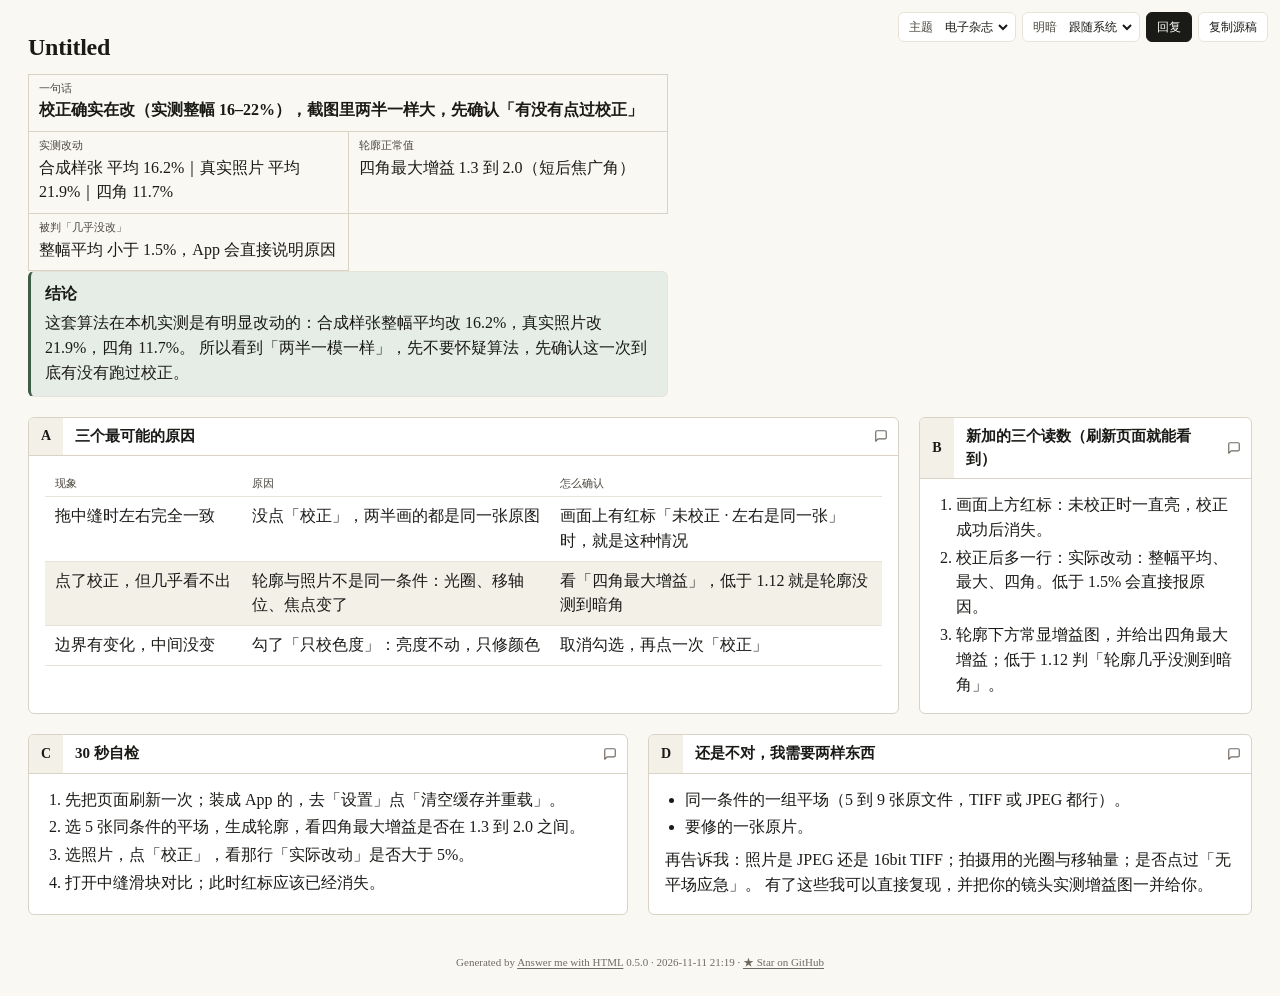
==== diagnose.html @ be1ff536 "sync: 2026-11-11 21:20" ====
<!doctype html>
<html lang="zh-CN" data-theme="editorial" data-mode="auto" data-style="80">
<head>
<meta charset="utf-8">
<meta name="viewport" content="width=device-width, initial-scale=1">
<meta name="generator" content="Answer me with HTML 0.5.0">
<title>Answer me with HTML</title>
<style>
html[data-theme="blueprint"], html[data-theme="blueprint"][data-mode="light"] {
  --font-sans: -apple-system, BlinkMacSystemFont, "Segoe UI", "PingFang SC", "Hiragino Sans GB", "Microsoft YaHei", Roboto, "Helvetica Neue", Arial, sans-serif;
  --font-mono: ui-monospace, SFMono-Regular, "JetBrains Mono", Menlo, Consolas, "Liberation Mono", monospace;
  --radius: 0px;
  --shadow: none;
  --bw: 1.5px;
  --head-font: var(--font-sans);
  --bg: #f6f6f3;
  --paper: #ffffff;
  --ink: #16181d;
  --ink-2: #4b5260;
  --ink-3: #8b929e;
  --line: #1d2026;
  --line-2: #d6dae1;
  --fill: #f3f5f8;
  --accent: #1d5fbf;
  --accent-bg: #e4ecf8;
  --ok: #1d5fbf;
  --ok-bg: #e4ecf8;
  --err: #c62828;
  --err-bg: #fbeaea;
  --warn: #a8620a;
  --warn-bg: #fdf3e2;
  --head-bg: #16181d;
  --head-fg: #ffffff;
}
html[data-theme="blueprint"][data-mode="dark"] {
  --bg: #081322;
  --paper: #0d1c31;
  --ink: #e6edf7;
  --ink-2: #a9b8cc;
  --ink-3: #6b7f99;
  --line: #c9d6e8;
  --line-2: #23385a;
  --fill: #12253f;
  --accent: #6ea8ff;
  --accent-bg: #16305a;
  --ok: #6ea8ff;
  --ok-bg: #16305a;
  --err: #ff7070;
  --err-bg: #3b1620;
  --warn: #f0b14a;
  --warn-bg: #3a2a10;
  --head-bg: #e6edf7;
  --head-fg: #081322;
}
@media (prefers-color-scheme: dark) {
html[data-theme="blueprint"][data-mode="auto"] {
  --bg: #081322;
  --paper: #0d1c31;
  --ink: #e6edf7;
  --ink-2: #a9b8cc;
  --ink-3: #6b7f99;
  --line: #c9d6e8;
  --line-2: #23385a;
  --fill: #12253f;
  --accent: #6ea8ff;
  --accent-bg: #16305a;
  --ok: #6ea8ff;
  --ok-bg: #16305a;
  --err: #ff7070;
  --err-bg: #3b1620;
  --warn: #f0b14a;
  --warn-bg: #3a2a10;
  --head-bg: #e6edf7;
  --head-fg: #081322;
}
}

html[data-theme="shadcn"], html[data-theme="shadcn"][data-mode="light"] {
  --font-sans: -apple-system, BlinkMacSystemFont, "Segoe UI", "PingFang SC", "Hiragino Sans GB", "Microsoft YaHei", Roboto, "Helvetica Neue", Arial, sans-serif;
  --font-mono: ui-monospace, SFMono-Regular, "JetBrains Mono", Menlo, Consolas, "Liberation Mono", monospace;
  --radius: 8px;
  --shadow: 0 1px 2px 0 rgba(0,0,0,0.05);
  --bw: 1px;
  --head-font: var(--font-sans);
  --bg: #fafafa;
  --paper: #ffffff;
  --ink: #09090b;
  --ink-2: #71717a;
  --ink-3: #a1a1aa;
  --line: #e4e4e7;
  --line-2: #f0f0f2;
  --fill: #f4f4f5;
  --accent: #2563eb;
  --accent-bg: #eff6ff;
  --ok: #16a34a;
  --ok-bg: #f0fdf4;
  --err: #dc2626;
  --err-bg: #fef2f2;
  --warn: #d97706;
  --warn-bg: #fffbeb;
  --head-bg: #18181b;
  --head-fg: #fafafa;
}
html[data-theme="shadcn"][data-mode="dark"] {
  --bg: #09090b;
  --paper: #121215;
  --ink: #fafafa;
  --ink-2: #a1a1aa;
  --ink-3: #71717a;
  --line: #27272a;
  --line-2: #1c1c1f;
  --fill: #18181b;
  --accent: #60a5fa;
  --accent-bg: #172554;
  --ok: #4ade80;
  --ok-bg: #052e16;
  --err: #f87171;
  --err-bg: #450a0a;
  --warn: #fbbf24;
  --warn-bg: #451a03;
  --head-bg: #fafafa;
  --head-fg: #18181b;
}
@media (prefers-color-scheme: dark) {
html[data-theme="shadcn"][data-mode="auto"] {
  --bg: #09090b;
  --paper: #121215;
  --ink: #fafafa;
  --ink-2: #a1a1aa;
  --ink-3: #71717a;
  --line: #27272a;
  --line-2: #1c1c1f;
  --fill: #18181b;
  --accent: #60a5fa;
  --accent-bg: #172554;
  --ok: #4ade80;
  --ok-bg: #052e16;
  --err: #f87171;
  --err-bg: #450a0a;
  --warn: #fbbf24;
  --warn-bg: #451a03;
  --head-bg: #fafafa;
  --head-fg: #18181b;
}
}

html[data-theme="paper"], html[data-theme="paper"][data-mode="light"] {
  --font-sans: -apple-system, BlinkMacSystemFont, "Segoe UI", "PingFang SC", "Hiragino Sans GB", "Microsoft YaHei", Roboto, "Helvetica Neue", Arial, sans-serif;
  --font-mono: ui-monospace, SFMono-Regular, "JetBrains Mono", Menlo, Consolas, "Liberation Mono", monospace;
  --font-serif: "Iowan Old Style", "Palatino Linotype", Palatino, Georgia, "Songti SC", "STSong", "Noto Serif CJK SC", "Source Han Serif SC", serif;
  --radius: 2px;
  --shadow: none;
  --bw: 1px;
  --head-font: var(--font-serif);
  --bg: #f5f2ea;
  --paper: #fdfbf6;
  --ink: #1f1c17;
  --ink-2: #57514a;
  --ink-3: #8c867b;
  --line: #cbc3b4;
  --line-2: #e5dfd3;
  --fill: #f3eee4;
  --accent: #8c2f1e;
  --accent-bg: #f5e5df;
  --ok: #2e6a3b;
  --ok-bg: #e4efe5;
  --err: #a3251b;
  --err-bg: #f7e3e0;
  --warn: #7f5300;
  --warn-bg: #f6ecd6;
  --head-bg: #1f1c17;
  --head-fg: #fdfbf6;
}
html[data-theme="paper"][data-mode="dark"] {
  --bg: #15130f;
  --paper: #1c1a15;
  --ink: #ebe5d8;
  --ink-2: #b5ad9e;
  --ink-3: #7b7467;
  --line: #4a443a;
  --line-2: #2d2a24;
  --fill: #242119;
  --accent: #e59a7d;
  --accent-bg: #3a2219;
  --ok: #8cc79a;
  --ok-bg: #1c3122;
  --err: #f0928a;
  --err-bg: #3a1d1a;
  --warn: #e3b866;
  --warn-bg: #352a13;
  --head-bg: #ebe5d8;
  --head-fg: #15130f;
}
@media (prefers-color-scheme: dark) {
html[data-theme="paper"][data-mode="auto"] {
  --bg: #15130f;
  --paper: #1c1a15;
  --ink: #ebe5d8;
  --ink-2: #b5ad9e;
  --ink-3: #7b7467;
  --line: #4a443a;
  --line-2: #2d2a24;
  --fill: #242119;
  --accent: #e59a7d;
  --accent-bg: #3a2219;
  --ok: #8cc79a;
  --ok-bg: #1c3122;
  --err: #f0928a;
  --err-bg: #3a1d1a;
  --warn: #e3b866;
  --warn-bg: #352a13;
  --head-bg: #ebe5d8;
  --head-fg: #15130f;
}
}

html[data-theme="editorial"], html[data-theme="editorial"][data-mode="light"] {
  --font-sans: 'Source Han Serif SC','Source Han Serif','Noto Serif CJK SC','Songti SC','PT Serif','STIX Two Text','Arial Unicode MS',serif, -apple-system, BlinkMacSystemFont, "Segoe UI", "PingFang SC", "Hiragino Sans GB", "Microsoft YaHei", Roboto, "Helvetica Neue", Arial, sans-serif;
  --font-mono: 'SF Mono','IBM Plex Mono','Source Code Pro',ui-monospace,Menlo,'Source Han Serif SC','Noto Serif CJK SC','Songti SC','Arial Unicode MS',serif, ui-monospace, SFMono-Regular, "JetBrains Mono", Menlo, Consolas, "Liberation Mono", monospace;
  --radius: 6px;
  --shadow: none;
  --bw: 1.5px;
  --head-font: 'Source Han Serif SC','Source Han Serif','Noto Serif CJK SC','Songti SC',serif;
  --bg: #faf8f3;
  --paper: #ffffff;
  --ink: #1a1a17;
  --ink-2: #4a463f;
  --ink-3: #6f6a61;
  --line: #d9d3c6;
  --line-2: #e8e3d8;
  --fill: #f3f0e8;
  --accent: #9a3324;
  --accent-bg: #f0e2de;
  --ok: #3f5c46;
  --ok-bg: #e6ede7;
  --err: #8c2f22;
  --err-bg: #f7e6e2;
  --warn: #7d5c14;
  --warn-bg: #f5efdf;
  --head-bg: #f3f0e8;
  --head-fg: #1a1a17;
}
html[data-theme="editorial"][data-mode="dark"] {
  --bg: #14130f;
  --paper: #1c1b17;
  --ink: #eeeae0;
  --ink-2: #c9c3b6;
  --ink-3: #9a9488;
  --line: #3a3730;
  --line-2: #2a2822;
  --fill: #23211c;
  --accent: #d98b7a;
  --accent-bg: #3a2620;
  --ok: #8fb89b;
  --ok-bg: #1e2b23;
  --err: #e0907f;
  --err-bg: #3a231d;
  --warn: #d9bd76;
  --warn-bg: #332b18;
  --head-bg: #23211c;
  --head-fg: #eeeae0;
}
@media (prefers-color-scheme: dark) {
html[data-theme="editorial"][data-mode="auto"] {
  --bg: #14130f;
  --paper: #1c1b17;
  --ink: #eeeae0;
  --ink-2: #c9c3b6;
  --ink-3: #9a9488;
  --line: #3a3730;
  --line-2: #2a2822;
  --fill: #23211c;
  --accent: #d98b7a;
  --accent-bg: #3a2620;
  --ok: #8fb89b;
  --ok-bg: #1e2b23;
  --err: #e0907f;
  --err-bg: #3a231d;
  --warn: #d9bd76;
  --warn-bg: #332b18;
  --head-bg: #23211c;
  --head-fg: #eeeae0;
}
}

html:lang(zh-Hant)[data-theme][data-mode], html:lang(zh-TW)[data-theme][data-mode], html:lang(zh-HK)[data-theme][data-mode], html:lang(zh-MO)[data-theme][data-mode] {
  --font-sans: -apple-system, BlinkMacSystemFont, "Segoe UI", "PingFang TC", "Heiti TC", "Microsoft JhengHei", "Noto Sans CJK TC", "Noto Sans TC", "PingFang SC", "Microsoft YaHei", Roboto, "Helvetica Neue", Arial, sans-serif;
}

html:lang(ja)[data-theme][data-mode] {
  --font-sans: -apple-system, BlinkMacSystemFont, "Segoe UI", "Hiragino Sans", "Hiragino Kaku Gothic ProN", "Yu Gothic UI", "Yu Gothic", Meiryo, "Noto Sans CJK JP", "Noto Sans JP", "PingFang SC", "Microsoft YaHei", Roboto, "Helvetica Neue", Arial, sans-serif;
}

html:lang(he)[data-theme][data-mode] {
  --font-sans: -apple-system, BlinkMacSystemFont, "Segoe UI", "Noto Sans Hebrew", "Arial Hebrew", Arial, Roboto, "Helvetica Neue", sans-serif;
}

html:lang(zh-Hant)[data-theme="editorial"][data-mode], html:lang(zh-TW)[data-theme="editorial"][data-mode], html:lang(zh-HK)[data-theme="editorial"][data-mode], html:lang(zh-MO)[data-theme="editorial"][data-mode] {
  --font-sans: 'Source Han Serif SC','Source Han Serif','Noto Serif CJK SC','Songti SC','PT Serif','STIX Two Text','Arial Unicode MS',serif, -apple-system, BlinkMacSystemFont, "Segoe UI", "PingFang SC", "Hiragino Sans GB", "Microsoft YaHei", Roboto, "Helvetica Neue", Arial, sans-serif;
}

html:lang(ja)[data-theme="editorial"][data-mode] {
  --font-sans: 'Source Han Serif SC','Source Han Serif','Noto Serif CJK SC','Songti SC','PT Serif','STIX Two Text','Arial Unicode MS',serif, -apple-system, BlinkMacSystemFont, "Segoe UI", "PingFang SC", "Hiragino Sans GB", "Microsoft YaHei", Roboto, "Helvetica Neue", Arial, sans-serif;
}

html:lang(he)[data-theme="editorial"][data-mode] {
  --font-sans: 'Source Han Serif SC','Source Han Serif','Noto Serif CJK SC','Songti SC','PT Serif','STIX Two Text','Arial Unicode MS',serif, -apple-system, BlinkMacSystemFont, "Segoe UI", "PingFang SC", "Hiragino Sans GB", "Microsoft YaHei", Roboto, "Helvetica Neue", Arial, sans-serif;
}

/* Answer me with HTML base — uses theme variables only, never hard-coded colors (theme tokens and decorations: themes/<name>.js). Exception: the var() fallbacks of diagrams (flow / sequence) equal the blueprint light tokens, guarded by a test. */
*, *::before, *::after { box-sizing: border-box; }
html, body { margin: 0; padding: 0; }
body {
  background: var(--bg); color: var(--ink);
  font-family: var(--font-sans); font-size: 14px; line-height: 1.55;
  -webkit-font-smoothing: antialiased;
}
code, pre, kbd { font-family: var(--font-mono); }

/* ── Toolbar ─────────────────────────────── */
.am-toolbar {
  position: fixed; top: 12px; inset-inline-end: 12px; z-index: 10; display: flex; gap: 6px;
}
.am-btn {
  font: 12px/1 var(--font-sans); color: var(--ink); background: var(--paper);
  border: 1px solid var(--line-2); border-radius: var(--radius); padding: 7px 10px; cursor: pointer;
}
.am-btn:hover { border-color: var(--ink-3); }
.am-btn:focus-visible { outline: 2px solid var(--accent); outline-offset: 2px; }
/* Theme and mode lists: a label and a native select inside one button-like box */
.am-pick {
  display: flex; align-items: center; gap: 6px; font: 12px/1 var(--font-sans); color: var(--ink-2); background: var(--paper);
  border: 1px solid var(--line-2); border-radius: var(--radius); padding-block: 0; padding-inline: 10px 4px;
}
.am-pick:hover { border-color: var(--ink-3); }
.am-pick:focus-within { outline: 2px solid var(--accent); outline-offset: 2px; }
.am-pick select {
  font: inherit; color: var(--ink); background: transparent; border: 0; padding: 6px 2px; cursor: pointer; outline: none;
}
.am-pick option { color: var(--ink); background: var(--paper); }

/* ── Header ───────────────────────────────── */
.am-head { margin: 0 0 20px; padding-inline-end: 300px; }
.am-head h1 { margin: 0; font-size: 24px; line-height: 1.25; letter-spacing: -0.01em; }
.am-sub { margin: 4px 0 0; color: var(--ink-2); }
.am-head-meta { display: flex; flex-wrap: wrap; gap: 6px 18px; margin-top: 10px; font-size: 12px; color: var(--ink-2); }
.am-head-meta b { font-family: var(--font-mono); font-weight: 400; color: var(--ink-3); margin-inline-end: 6px; }
.am-intro { margin-top: 12px; max-width: 80ch; }

/* ── sheet template ────────────────────────── */
.am-sheet { max-width: 1680px; margin: 0 auto; padding: 32px 28px 40px; }
.am-frame { position: relative; }
.am-grid {
  display: grid; grid-template-columns: repeat(var(--cols, 3), minmax(0, 1fr));
  gap: 20px; align-items: start;
}
.am-ruler { display: none; }
.am-ruler span { flex: 1; display: flex; align-items: center; justify-content: center; }
.am-ruler--top, .am-ruler--bottom { left: 18px; right: 18px; height: 18px; }
.am-ruler--top { top: 0; }
.am-ruler--bottom { bottom: 0; }
.am-ruler--left, .am-ruler--right { top: 18px; bottom: 18px; width: 18px; flex-direction: column; }
.am-ruler--left { left: 0; }
.am-ruler--right { right: 0; }
.am-ruler--top span + span, .am-ruler--bottom span + span { border-inline-start: 1px solid var(--line); }
.am-ruler--left span + span, .am-ruler--right span + span { border-top: 1px solid var(--line); }

/* ── Panels ───────────────────────────────── */
.am-panel {
  background: var(--paper); border: var(--bw) solid var(--line); border-radius: var(--radius);
  box-shadow: var(--shadow); min-width: 0; overflow: hidden;
}
.am-panel-head {
  display: flex; align-items: stretch; gap: 0; border-bottom: var(--bw) solid var(--line); min-height: 34px;
}
.am-panel-id {
  display: flex; align-items: center; justify-content: center; min-width: 34px; padding: 0 8px;
  background: var(--head-bg); color: var(--head-fg); font-weight: 600; font-size: 14px;
}
.am-panel-head h2 { margin: 0; padding: 7px 12px; font-size: 15px; font-weight: 600; flex: 1; display: flex; align-items: center; }
.am-panel-meta { align-self: center; padding: 0 12px; font: 11px/1.3 var(--font-mono); color: var(--ink-2); text-align: end; }
.am-panel-body { padding: 14px 16px 16px; }
.am-panel-body > * + * { margin-top: 12px; }

/* ── Markdown body ───────────────────────── */
.am-md > :first-child { margin-top: 0; }
.am-md > :last-child { margin-bottom: 0; }
.am-md p { margin: 0 0 8px; }
.am-md ul, .am-md ol { margin: 0 0 8px; padding-inline-start: 20px; }
.am-md li + li { margin-top: 3px; }
.am-md h3, .am-md h4 { margin: 14px 0 6px; font-size: 13px; }
.am-md a { color: var(--accent); }
.am-md blockquote { margin: 0 0 8px; padding: 2px 12px; border-inline-start: 3px solid var(--line-2); color: var(--ink-2); }
.am-md :not(pre) > code { font-size: 0.9em; background: var(--fill); padding: 1px 5px; border-radius: 4px; }
.am-md hr { border: 0; border-top: 1px solid var(--line-2); margin: 12px 0; }
.am-md table { width: 100%; border-collapse: collapse; font-size: 13px; }
.am-md th {
  text-align: start; font: 11px/1.3 var(--font-mono); color: var(--ink-2); font-weight: 400;
  padding: 6px 10px; border-bottom: 1px solid var(--line-2);
}
/* th { text-align: start } outranks the align attribute from Markdown alignment, so restore right and center columns explicitly. */
.am-md th[align="right"] { text-align: right; }
.am-md th[align="center"] { text-align: center; }
.am-md td { padding: 7px 10px; border-bottom: 1px solid var(--line-2); vertical-align: top; }
.am-md tbody tr:nth-child(even) td { background: var(--fill); }
.am-table-wrap { overflow-x: auto; }
/* Images scale down to the panel and never past 70% of the window height, keeping their shape. */
.am-md img { max-width: 100%; max-height: 70vh; height: auto; }
.am-figure { margin: 0; text-align: center; }
.am-figure img { display: block; margin: 0 auto; border: 1px solid var(--line-2); border-radius: var(--radius); }
.am-figure figcaption { margin-top: 6px; font-size: 12px; line-height: 1.4; color: var(--ink-2); }
.am-code {
  margin: 0; padding: 12px 14px; background: var(--fill); border: 1px solid var(--line-2);
  border-radius: var(--radius); overflow-x: auto; font-size: 12.5px; line-height: 1.5;
}
/* Ask: a decision the reader makes; the suggested option starts selected */
.am-ask { margin: 10px 0; padding: 10px 12px 8px; border: 1px solid var(--line-2); border-radius: var(--radius); background: var(--fill); min-width: 0; }
/* The question floats inside the box, so a long question wraps like text instead of riding on the border */
.am-ask-q { float: left; width: 100%; padding: 0; margin-bottom: 4px; font-weight: 600; }
/* Two columns: the control, then the label, tag and note, which wrap under the label and never under the control */
.am-ask-opt { clear: both; display: grid; grid-template-columns: auto minmax(0, 1fr); column-gap: 8px; align-items: baseline; padding: 5px 2px; cursor: pointer; }
.am-ask-opt input { margin: 0; accent-color: var(--accent); position: relative; top: 2px; }
.am-ask-tag { display: inline-block; font-size: 11px; line-height: 1.5; color: var(--accent); border: 1px solid var(--accent); border-radius: 999px; padding: 0 6px; white-space: nowrap; }
.am-ask-note { display: block; color: var(--ink-2); }
/* Comment box under each panel, and the Reply sheet */
.am-comment-btn {
  display: flex; flex-shrink: 0; align-self: center; margin-block: 0; margin-inline: auto 6px; color: var(--ink-3); background: transparent;
  border: 1px solid transparent; border-radius: var(--radius); padding: 3px; cursor: pointer;
}
.am-panel-meta + .am-comment-btn { margin-inline-start: 0; }
.am-panel:hover .am-comment-btn, .am-comment-btn:focus-visible, .am-comment-btn[aria-expanded="true"] { border-color: var(--line-2); color: var(--ink-2); }
.am-panel .am-comment-btn.am-comment-btn--on { color: var(--accent); border-color: var(--accent); }
.am-panel--bare { position: relative; }
.am-panel--bare > .am-comment-btn { position: absolute; top: 4px; inset-inline-end: 0; }
.am-comment { padding: 0 14px 12px; }
.am-comment textarea, .am-reply textarea {
  width: 100%; font: 13px/1.5 var(--font-sans); color: var(--ink); background: var(--paper);
  border: 1px solid var(--line-2); border-radius: var(--radius); padding: 8px 10px; resize: vertical;
}
.am-comment textarea:focus-visible, .am-reply textarea:focus-visible { outline: 2px solid var(--accent); outline-offset: 1px; }
.am-btn--reply { color: var(--paper); background: var(--ink); border-color: var(--ink); }
.am-btn--reply:hover { opacity: .88; }
.am-reply {
  width: min(640px, calc(100vw - 32px)); padding: 16px; color: var(--ink); background: var(--paper);
  border: 1px solid var(--line-2); border-radius: var(--radius); box-shadow: 0 12px 40px rgba(0,0,0,.25);
}
.am-reply::backdrop { background: rgba(0,0,0,.35); }
.am-reply-head { display: flex; flex-wrap: wrap; align-items: baseline; gap: 4px 10px; margin-bottom: 10px; }
.am-reply-head span { color: var(--ink-2); font-size: 13px; }
.am-reply textarea { font-family: var(--font-mono); font-size: 12.5px; }
.am-reply-actions { display: flex; justify-content: flex-end; gap: 8px; margin-top: 10px; }
.am-reply .am-btn:disabled { opacity: .5; cursor: default; }
/* Code block: a header (title or path:lines, language, copy), then one span per line; numbered blocks show the line number in a gutter */
.am-codeblock { margin: 10px 0; min-width: 0; }
.am-codeblock .am-code { border-top-left-radius: 0; border-top-right-radius: 0; padding: 10px 0; }
.am-code-head {
  display: flex; align-items: center; gap: 8px; padding: 5px 6px 5px 12px; font: 12px/1.3 var(--font-sans); color: var(--ink-2);
  background: var(--paper); border: 1px solid var(--line-2); border-bottom: 0; border-radius: var(--radius) var(--radius) 0 0;
}
.am-code-title { font-family: var(--font-mono); overflow: hidden; text-overflow: ellipsis; white-space: nowrap; min-width: 0; }
.am-code-lang { margin-left: auto; color: var(--ink-3); text-transform: lowercase; }
.am-code-copy { font: 12px/1 var(--font-sans); color: var(--ink-2); background: transparent; border: 1px solid var(--line-2); border-radius: var(--radius); padding: 4px 8px; cursor: pointer; margin-left: auto; }
.am-code-lang + .am-code-copy { margin-left: 0; }
.am-code-copy:hover { border-color: var(--ink-3); color: var(--ink); }
.am-code-copy:focus-visible { outline: 2px solid var(--accent); outline-offset: 2px; }
.am-code code { display: block; min-width: max-content; }
.am-ln { display: block; padding: 0 14px; min-height: 1.5em; white-space: pre; }
.am-ln--hl { background: var(--accent-bg); box-shadow: inset 3px 0 0 var(--accent); }
.am-code--num .am-ln::before {
  content: attr(data-n); display: inline-block; width: 3.5ch; margin-right: 12px; text-align: right; color: var(--ink-3);
  user-select: none; -webkit-user-select: none;
}

/* ── Status badges ok / no / warn ──────────────── */
.am-status { white-space: nowrap; font-weight: 500; }
.am-status--ok { color: var(--ok); }
.am-status--no { color: var(--err); }
.am-status--warn { color: var(--warn); }
.am-status-icon { display: inline-block; width: 1.1em; font-weight: 700; }

/* ── callout ─────────────────────────────── */
.am-callout {
  border: 1px solid var(--line-2); border-inline-start: 3px solid var(--accent); background: var(--accent-bg);
  padding: 10px 14px; border-radius: var(--radius);
}
.am-callout--ok { border-inline-start-color: var(--ok); background: var(--ok-bg); }
.am-callout--warn { border-inline-start-color: var(--warn); background: var(--warn-bg); }
.am-callout--err { border-inline-start-color: var(--err); background: var(--err-bg); }
.am-callout-title { font-weight: 600; margin-bottom: 4px; }

/* ── kv title block ─────────────────────────── */
.am-kv {
  display: grid; grid-template-columns: repeat(var(--kv-cols, 2), minmax(0, 1fr)); margin: 0;
  border-top: var(--bw) solid var(--line); border-inline-start: var(--bw) solid var(--line);
}
.am-kv-cell { border-inline-end: var(--bw) solid var(--line); border-bottom: var(--bw) solid var(--line); padding: 6px 10px 8px; min-width: 0; }
.am-kv-cell--wide { grid-column: 1 / -1; }
.am-kv dt { font: 11px/1.4 var(--font-mono); color: var(--ink-2); }
.am-kv dd { margin: 2px 0 0; font-size: 14px; font-weight: 500; overflow-wrap: anywhere; }
.am-kv-cell--wide dd { font-size: 17px; font-weight: 600; }

/* ── timeline ────────────────────────────── */
.am-timeline { list-style: none; margin: 0; padding: 0; }
.am-timeline--h { display: grid; grid-template-columns: repeat(var(--n, 1), minmax(0, 1fr)); padding-top: 4px; }
.am-timeline--h li { position: relative; text-align: center; padding: 0 6px; }
.am-timeline--h li::before {
  content: ""; position: absolute; top: 31px; left: 0; right: 0; border-top: var(--bw) solid var(--line);
}
.am-timeline--h li:first-child::before { inset-inline-start: 50%; }
.am-timeline--h li:last-child::before { inset-inline-end: 50%; }
.am-tl-when { display: block; font-size: 15px; font-weight: 500; height: 24px; }
.am-tl-dot {
  position: relative; display: block; width: 11px; height: 11px; margin: 2px auto 8px;
  border: var(--bw) solid var(--line); border-radius: 50%; background: var(--paper);
}
.am-tl-item--hi .am-tl-dot { background: var(--accent); border-color: var(--accent); }
.am-tl-title { display: block; font-size: 12.5px; font-weight: 500; }
.am-tl-text { display: block; font-size: 12px; color: var(--ink-2); line-height: 1.45; }
.am-timeline--v li { position: relative; padding: 0 0 14px; padding-inline-start: 22px; }
.am-timeline--v li::before { content: ""; position: absolute; inset-inline-start: 5px; top: 6px; bottom: -6px; border-inline-start: var(--bw) solid var(--line-2); }
.am-timeline--v li:last-child::before { display: none; }
.am-timeline--v .am-tl-dot { position: absolute; inset-inline-start: 0; top: 4px; margin: 0; }
.am-timeline--v .am-tl-when { display: inline; height: auto; font: 12px var(--font-mono); color: var(--ink-2); margin-inline-end: 8px; }
.am-timeline--v .am-tl-title { display: inline; font-size: 14px; }
.am-timeline--v .am-tl-text { margin-top: 2px; }
/* .am-tl-wrap is the container (src/components/timeline.js): a horizontal timeline answers to the width it has, not to the width of the window, since a
   sheet puts panels two or three to a row. Below 560 px (about 90 px for each of the six items a timeline has by default) its dates
   wrap and the dots cover them, so it lays out like timeline v: line and dots at the start, text beside them. */
.am-tl-wrap { container-type: inline-size; }
@container (max-width: 560px) {
  .am-timeline--h { display: block; padding-top: 0; }
  .am-timeline--h li { text-align: start; padding: 0 0 14px; padding-inline-start: 22px; }
  .am-timeline--h li::before, .am-timeline--h li:first-child::before {
    top: 6px; bottom: -6px; inset-inline-start: 5px; inset-inline-end: auto; border-top: 0; border-inline-start: var(--bw) solid var(--line-2);
  }
  .am-timeline--h li:last-child::before { display: none; }
  .am-timeline--h .am-tl-dot { position: absolute; inset-inline-start: 0; top: 4px; margin: 0; }
  .am-timeline--h .am-tl-when { display: inline; height: auto; font: 12px var(--font-mono); color: var(--ink-2); margin-inline-end: 8px; }
  .am-timeline--h .am-tl-title { display: inline; font-size: 14px; }
  .am-timeline--h .am-tl-text { margin-top: 2px; }
}

/* ── annot sentence notes ──────────────────────── */
.am-annot + .am-annot { border-top: 1px solid var(--line-2); padding-top: 12px; }
.am-annot-head { display: flex; justify-content: space-between; gap: 12px; font-size: 13px; font-weight: 600; margin-bottom: 8px; }
.am-annot-meta { font: 11px var(--font-mono); font-weight: 400; color: var(--ink-2); }
.am-annot-scroll { overflow-x: auto; }
.am-annot-line {
  position: relative; display: inline-block; white-space: pre; font: 14px/1.6 var(--font-mono);
  padding-bottom: calc(var(--rows, 0) * 17px + 14px);
}
.am-annot-line--wrap { display: block; white-space: normal; padding-bottom: 10px; }
.am-annot-line--wrap .am-seg { white-space: nowrap; }
.am-seg { position: relative; }
.am-seg::after {
  content: ""; position: absolute; left: 1px; right: 1px; top: calc(100% + 1px); height: 5px;
  border: 1px solid var(--accent); border-top: 0;
}
.am-seg-n {
  position: absolute; inset-inline-start: 0; top: calc(100% + 8px + var(--row, 0) * 17px);
  font: 11px/16px var(--font-sans); color: var(--accent); white-space: nowrap;
}
.am-seg--err { color: var(--err); }
.am-seg--err::after { border-color: var(--err); }
.am-seg--err .am-seg-n { color: var(--err); }
.am-annot-caption { font-size: 12px; color: var(--ink-2); }

/* ── limits bars ───────────────────────── */
.am-lim + .am-lim { margin-top: 14px; }
.am-lim-head { display: flex; justify-content: space-between; gap: 12px; font-size: 13px; margin-bottom: 4px; }
.am-lim-val { font: 12px var(--font-mono); color: var(--accent); white-space: nowrap; }
.am-lim-track { position: relative; height: 12px; border: 1px solid var(--line-2); background: var(--fill); border-radius: calc(var(--radius) / 2); }
.am-lim-fill { position: absolute; inset-inline-start: 0; top: 0; bottom: 0; background: var(--accent-bg); border-inline-end: 1px solid var(--accent); }
.am-lim-mark { position: absolute; top: -4px; bottom: -4px; border-left: 2px solid var(--accent); }
.am-lim.is-over .am-lim-fill { background: var(--err-bg); border-inline-end-color: var(--err); }
.am-lim.is-over .am-lim-val { color: var(--err); }
.am-lim-ticks { position: relative; height: 16px; font: 10px/16px var(--font-mono); color: var(--ink-3); }
.am-lim-ticks span { position: absolute; transform: translateX(-50%); }
.am-lim-ticks span:first-child { transform: none; }
.am-lim-note { font-size: 11px; color: var(--ink-2); margin-inline-start: 6px; }

/* ── tree ─────────────────────────── */
.am-tree { font-size: 13px; }
.am-tree-root { display: flex; justify-content: center; position: relative; padding-bottom: 18px; }
.am-tree-root::after { content: ""; position: absolute; bottom: 0; left: 50%; height: 18px; border-left: var(--bw) solid var(--line); }
.am-tree-root--solo { padding-bottom: 12px; }
.am-tree-root--solo::after { display: none; }
.am-tree-box {
  border: var(--bw) solid var(--line); background: var(--paper); padding: 6px 14px; text-align: center;
  border-radius: var(--radius); font-weight: 600;
}
.am-tree-box small { display: block; font-weight: 400; color: var(--ink-2); font-size: 12px; }
.am-tree-box--root { background: var(--accent-bg); font-size: 15px; padding: 8px 28px; }
.am-tree-cols { display: grid; grid-template-columns: repeat(var(--n, 1), minmax(0, 1fr)); }
.am-tree-col { position: relative; padding: 18px 8px 0; min-width: 0; }
.am-tree-col::before { content: ""; position: absolute; top: 0; left: 0; right: 0; border-top: var(--bw) solid var(--line); }
.am-tree-col:first-child::before { inset-inline-start: 50%; }
.am-tree-col:last-child::before { inset-inline-end: 50%; }
.am-tree-col::after { content: ""; position: absolute; top: 0; left: 50%; height: 18px; border-left: var(--bw) solid var(--line); }
.am-tree-list, .am-tree-list ul { list-style: none; margin: 0; padding: 0; }
.am-tree-col > .am-tree-list { margin: 8px 0 0; margin-inline-start: 14px; }
.am-tree-list ul { margin-inline-start: 16px; }
.am-tree-list li { position: relative; padding: 3px 0; padding-inline-start: 18px; }
.am-tree-list li::before { content: ""; position: absolute; inset-inline-start: 0; top: 0.95em; width: 12px; border-top: 1px solid var(--ink-3); }
.am-tree-list li::after { content: ""; position: absolute; inset-inline-start: 0; top: 0; bottom: 0; border-inline-start: 1px solid var(--ink-3); }
.am-tree-list li:last-child::after { bottom: auto; height: 0.95em; }
.am-tree-tag { font: 11px var(--font-mono); color: var(--ink-3); margin-inline-end: 4px; }
.am-tree code { font: 12px var(--font-mono); }
.am-tree-sub { display: block; font-size: 11.5px; color: var(--ink-2); }
.am-tree-hi > .am-tree-label { color: var(--accent); font-weight: 600; }

/* ── Diagrams (flow / sequence) ───────────────── */
.am-diagram { margin: 0; overflow-x: auto; text-align: center; }
/* Embedded previews can lose html[data-theme]; the fallbacks keep diagrams readable, and defined theme variables still win. */
.am-diagram svg { max-width: 100%; height: auto; font-family: var(--font-sans, sans-serif); }
.am-diagram text { fill: var(--ink, #16181d); font-size: 13px; }
.am-node-shape { fill: var(--paper, #ffffff); stroke: var(--line, #1d2026); stroke-width: var(--bw, 1.5px); }
.am-node--hi .am-node-shape { fill: var(--accent-bg, #e4ecf8); stroke: var(--accent, #1d5fbf); }
.am-node--hi text { fill: var(--accent, #1d5fbf); font-weight: 600; }
.am-edge { fill: none; stroke: var(--ink-2, #4b5260); stroke-width: 1.3; }
.am-edge--dashed { stroke-dasharray: 5 4; }
.am-arrow { fill: var(--ink-2, #4b5260); }
.am-edge-label rect { fill: var(--paper, #ffffff); }
.am-diagram .am-edge-label text { fill: var(--accent, #1d5fbf); font-size: 11.5px; }
.am-cluster { fill: var(--fill, #f3f5f8); stroke: var(--line-2, #d6dae1); stroke-width: 1; stroke-dasharray: 4 3; }
.am-diagram .am-cluster-label { fill: var(--ink-2, #4b5260); font: 11px var(--font-mono, monospace); }
.am-lifeline { stroke: var(--ink-3, #8b929e); stroke-width: 1; stroke-dasharray: 4 4; }
.am-actor { fill: var(--paper, #ffffff); stroke: var(--line, #1d2026); stroke-width: var(--bw, 1.5px); }
.am-note { fill: var(--warn-bg, #fdf3e2); stroke: var(--warn, #a8620a); stroke-width: 1; }
.am-diagram .am-step { fill: var(--ink-3, #8b929e); font: 10px var(--font-mono, monospace); }

.am-diagram-expand {
  /* In flow and sticky: it sits at the end edge (right on a left-to-right page) and stays in view when the diagram scrolls sideways.
     It takes its own row above the drawing, so it never covers a node at the top-right corner of the drawing. */
  position: sticky; inset-inline-start: calc(100% - 36px); z-index: 2;
  display: flex; align-items: center; justify-content: center;
  width: 28px; height: 28px; padding: 0; margin: 0 0 4px; margin-inline: auto 8px;
  color: var(--ink-2); background: var(--paper);
  border: var(--bw, 1px) solid var(--line-2); border-radius: var(--radius);
  cursor: pointer; opacity: 0.72;
  transition: opacity 0.15s, color 0.15s, border-color 0.15s, background 0.15s;
}
.am-diagram:hover .am-diagram-expand,
.am-diagram-expand:focus-visible { opacity: 1; }
.am-diagram-expand:hover {
  opacity: 1; color: var(--ink); border-color: var(--accent); background: var(--fill);
}
.am-diagram-expand:focus-visible { outline: 2px solid var(--accent); outline-offset: 1px; }

/* ── Diagram Lightbox and Pan-Zoom Viewer ─────────── */
.am-lightbox {
  position: fixed; inset: 0; z-index: 1000;
  display: flex; flex-direction: column;
  touch-action: none;
}
.am-lightbox[hidden] { display: none !important; }

.am-lightbox-backdrop {
  position: absolute; inset: 0;
  background: rgba(0, 0, 0, 0.72);
  backdrop-filter: blur(6px);
  -webkit-backdrop-filter: blur(6px);
}

.am-lightbox-header {
  position: absolute; top: 12px; left: 24px; right: 24px; height: 36px;
  display: flex; align-items: center; justify-content: space-between;
  z-index: 10; pointer-events: none;
}
.am-lightbox-title {
  display: inline-flex; align-items: center; gap: 8px;
  color: rgba(255, 255, 255, 0.92);
  font: 13px/1 var(--font-sans, sans-serif); font-weight: 500;
  text-shadow: 0 1px 3px rgba(0, 0, 0, 0.6);
  pointer-events: auto;
  overflow: hidden; text-overflow: ellipsis; white-space: nowrap; max-width: 60vw;
}
.am-lightbox-title svg { stroke: rgba(255, 255, 255, 0.85); flex-shrink: 0; }
.am-lightbox-actions {
  display: flex; align-items: center; gap: 8px; pointer-events: auto;
}
.am-lightbox-close {
  width: 32px; height: 32px;
  background: var(--paper);
  border: var(--bw, 1px) solid var(--line-2);
  border-radius: 50%;
  color: var(--ink);
  font-size: 15px; line-height: 1;
  cursor: pointer;
  display: flex; align-items: center; justify-content: center;
  box-shadow: 0 4px 12px rgba(0, 0, 0, 0.25);
  transition: background 0.15s, color 0.15s, transform 0.15s, border-color 0.15s;
}
.am-lightbox-close:hover {
  color: var(--accent); border-color: var(--accent); background: var(--fill); transform: scale(1.05);
}
.am-lightbox-close:focus-visible { outline: 2px solid var(--accent); outline-offset: 1px; }

.am-lightbox-stage {
  position: absolute;
  top: 54px; bottom: 20px; left: 24px; right: 24px;
  background: var(--paper);
  border: var(--bw, 1px) solid var(--line-2);
  border-radius: max(var(--radius), 14px);
  box-shadow: 0 24px 64px rgba(0, 0, 0, 0.45);
  overflow: hidden;
  cursor: grab;
  user-select: none;
  -webkit-user-select: none;
}
.am-lightbox-stage.am-panning { cursor: grabbing; }

.am-lightbox-canvas {
  position: absolute; left: 0; top: 0;
  transform-origin: 0 0;
  will-change: transform;
  pointer-events: none;
}
.am-lightbox-canvas svg {
  max-width: none !important;
  max-height: none !important;
  display: block;
  font-family: var(--font-sans, sans-serif);
}

/* ── doc template ────────────────────────── */
.am-doc { max-width: 1120px; margin: 0 auto; padding: 40px 28px 64px; }
.am-doc-layout { display: grid; grid-template-columns: 200px minmax(0, 1fr); gap: 32px; align-items: start; }
.am-doc-layout--notoc { grid-template-columns: minmax(0, 1fr); max-width: 860px; }
.am-toc { position: sticky; top: 24px; font-size: 13px; }
.am-toc a { display: block; color: var(--ink-2); text-decoration: none; padding: 4px 0; padding-inline-start: 10px; border-inline-start: 2px solid var(--line-2); }
.am-toc a:hover { color: var(--ink); border-inline-start-color: var(--accent); }
.am-doc-body > .am-panel + .am-panel { margin-top: 20px; }

/* ── Responsive and print ─────────────────────────── */
@media (max-width: 1100px) {
  .am-grid { grid-template-columns: repeat(2, minmax(0, 1fr)); }
  .am-grid > .am-panel { grid-column: auto !important; }
  .am-grid > .am-panel.am-span-wide { grid-column: 1 / -1 !important; }
}
@media (max-width: 760px) {
  .am-sheet, .am-doc { padding: 56px 12px 24px; }
  .am-head { padding-inline-end: 0; }
  .am-grid { grid-template-columns: minmax(0, 1fr); }
  .am-grid > .am-panel.am-span-wide { grid-column: auto !important; }
  .am-doc-layout { grid-template-columns: minmax(0, 1fr); }
  .am-toc { position: static; }
  .am-tree-cols { grid-template-columns: minmax(0, 1fr); }
  /* Tables and diagrams keep their size: the wrapper scrolls horizontally when they overflow. A cell is never narrower than about
     two short words, so a phone does not stack them one per line. On wider screens the sheet layout (src/runtime/layout-dom.js)
     gives a table panel the width its columns read well at. */
  .am-md th, .am-md td { min-width: 8em; }
  .am-diagram svg { max-width: none; }
  .am-lightbox-header { top: 8px; left: 12px; right: 12px; }
  .am-lightbox-stage { top: 46px; bottom: 12px; left: 12px; right: 12px; border-radius: max(var(--radius), 10px); }
}
.am-colophon { text-align: center; padding: 0 0 28px; font: 11px var(--font-mono); color: var(--ink-3); }
.am-colophon a { color: inherit; text-decoration: underline; text-underline-offset: 2px; }

@media print {
  .am-toolbar, .am-diagram-expand, .am-lightbox, .am-code-copy, .am-comment-btn, .am-comment, .am-reply { display: none !important; }
  body { background: var(--paper); }
  .am-panel { break-inside: avoid; box-shadow: none; }
}
/* Printed on paper narrower than three columns, the two-column grid left a hole beside every panel next to a full-width one
   (a wide table, a wide diagram): one panel per row instead. */
@media print and (max-width: 1100px) {
  .am-grid { grid-template-columns: minmax(0, 1fr); }
  .am-grid > .am-panel { grid-column: auto !important; }
}
.am-panel--bare { border: 0; background: transparent; box-shadow: none; }
.am-panel--bare > .am-panel-body { padding: 0; }
.am-panel--bare .am-kv { background: var(--paper); }


html[data-theme="blueprint"] .am-frame { border: 1px solid var(--line); padding: 30px; }
html[data-theme="blueprint"] .am-frame::before {
  content: ""; position: absolute; inset: 18px; border: 1px solid var(--line); pointer-events: none;
}
html[data-theme="blueprint"] .am-ruler {
  display: flex; position: absolute; font: 10px/1 var(--font-mono); color: var(--ink-3);
}
@media (max-width: 760px) {
  html[data-theme="blueprint"] .am-frame { padding: 0; border: 0; }
  html[data-theme="blueprint"] .am-frame::before, html[data-theme="blueprint"] .am-ruler { display: none; }
}

html[data-theme="shadcn"] .am-panel-id { border-radius: 6px; min-width: 24px; height: 24px; margin: 9px 0 9px 14px; font-size: 12px; }
html[data-theme="shadcn"] .am-panel-head { border-bottom-width: 1px; }
html[data-theme="shadcn"] .am-kv { border-color: var(--line); border-radius: var(--radius); overflow: hidden; }

html[data-theme="paper"]:lang(zh-Hant)[data-mode], html[data-theme="paper"]:lang(zh-TW)[data-mode], html[data-theme="paper"]:lang(zh-HK)[data-mode], html[data-theme="paper"]:lang(zh-MO)[data-mode] { --font-serif: "Iowan Old Style", Palatino, Georgia, "Songti TC", "PMingLiU", "MingLiU", "Noto Serif CJK TC", "Noto Serif TC", "Source Han Serif TC", "Songti SC", serif; }
html[data-theme="paper"]:lang(ja)[data-mode] { --font-serif: "Iowan Old Style", Palatino, Georgia, "Hiragino Mincho ProN", "Yu Mincho", "Noto Serif CJK JP", "Noto Serif JP", "Songti SC", serif; }
html[data-theme="paper"]:lang(he)[data-mode] { --font-serif: "Iowan Old Style", Palatino, Georgia, "Noto Serif Hebrew", "Frank Ruehl CLM", David, "Times New Roman", serif; }
html[data-theme="paper"] .am-head h1, html[data-theme="paper"] .am-panel-head h2, html[data-theme="paper"] .am-md, html[data-theme="paper"] .am-intro, html[data-theme="paper"] .am-callout { font-family: var(--font-serif); }
html[data-theme="paper"] .am-head h1 { font-weight: 600; letter-spacing: 0; }
html[data-theme="paper"] .am-md p, html[data-theme="paper"] .am-md li, html[data-theme="paper"] .am-md blockquote, html[data-theme="paper"] .am-intro { font-size: 15.5px; line-height: 1.75; }
html[data-theme="paper"] .am-md p { margin-bottom: 12px; }
html[data-theme="paper"] .am-md table { font-family: var(--font-sans); }

html[data-theme="editorial"] body { font-size: 16px; }
html[data-theme="editorial"] .am-md p, html[data-theme="editorial"] .am-md li, html[data-theme="editorial"] .am-md blockquote { font-size: 16px; }
html[data-theme="editorial"] .am-md table { font-size: 16px; }
html[data-theme="editorial"] .am-kv dd { font-size: 16px; }
html[data-theme="editorial"] .am-md :not(pre) code { overflow-wrap: anywhere; word-break: break-word; }

</style>
</head>
<body>
<div class="am-toolbar" data-am-root-lang="zh-CN" data-am-root-theme="editorial" data-am-root-mode="auto" data-am-root-style="80">
<label class="am-pick">主题<select data-am="theme"><option value="blueprint">图纸</option><option value="shadcn">卡片</option><option value="paper">纸张</option><option value="editorial" selected>电子杂志</option></select></label>
<label class="am-pick">明暗<select data-am="mode"><option value="auto" selected>跟随系统</option><option value="light">亮</option><option value="dark">暗</option></select></label>
<button class="am-btn am-btn--reply" type="button" data-am="reply" data-ui="{&quot;button&quot;:&quot;回复&quot;,&quot;comment&quot;:&quot;评论&quot;,&quot;commentHint&quot;:&quot;对这个面板的意见&quot;,&quot;title&quot;:&quot;你的回复&quot;,&quot;hint&quot;:&quot;复制后粘贴到对话里。&quot;,&quot;copy&quot;:&quot;复制回复&quot;,&quot;close&quot;:&quot;关闭&quot;,&quot;suggested&quot;:&quot;建议&quot;,&quot;empty&quot;:&quot;先选择选项，或在面板上写评论。&quot;,&quot;decisions&quot;:&quot;决定&quot;,&quot;comments&quot;:&quot;评论&quot;,&quot;confirmed&quot;:&quot;确认了建议&quot;,&quot;untouched&quot;:&quot;未作答，保留建议&quot;,&quot;was&quot;:&quot;原为&quot;,&quot;typed&quot;:&quot;以 \&quot;&gt;\&quot; 开头的行是读者输入的文字。&quot;,&quot;done&quot;:&quot;已复制 ✓&quot;}">回复</button>
<button class="am-btn" type="button" data-am="copy" data-done="已复制 ✓">复制源稿</button>
</div>
<main class="am-sheet">
<header class="am-head"><h1>Untitled</h1><div class="am-intro am-md"><dl class="am-kv" style="--kv-cols: 2"><div class="am-kv-cell am-kv-cell--wide"><dt>一句话</dt><dd>校正确实在改（实测整幅 16–22%），截图里两半一样大，先确认「有没有点过校正」</dd></div><div class="am-kv-cell"><dt>实测改动</dt><dd>合成样张 平均 16.2%｜真实照片 平均 21.9%｜四角 11.7%</dd></div><div class="am-kv-cell"><dt>轮廓正常值</dt><dd>四角最大增益 1.3 到 2.0（短后焦广角）</dd></div><div class="am-kv-cell"><dt>被判「几乎没改」</dt><dd>整幅平均 小于 1.5%，App 会直接说明原因</dd></div></dl>
<div class="am-callout am-callout--ok" role="note"><div class="am-callout-title">结论</div><div class="am-callout-body am-md"><p>这套算法在本机实测是有明显改动的：合成样张整幅平均改 16.2%，真实照片改 21.9%，四角 11.7%。
所以看到「两半一模一样」，先不要怀疑算法，先确认这一次到底有没有跑过校正。</p>
</div></div></div></header>
<div class="am-frame">
<div class="am-ruler am-ruler--top" aria-hidden="true"><span>1</span><span>2</span><span>3</span><span>4</span><span>5</span><span>6</span><span>7</span><span>8</span></div><div class="am-ruler am-ruler--bottom" aria-hidden="true"><span>1</span><span>2</span><span>3</span><span>4</span><span>5</span><span>6</span><span>7</span><span>8</span></div><div class="am-ruler am-ruler--left" aria-hidden="true"><span>A</span><span>B</span><span>C</span><span>D</span></div><div class="am-ruler am-ruler--right" aria-hidden="true"><span>A</span><span>B</span><span>C</span><span>D</span></div>
<div class="am-grid" style="--cols: 3">
<section class="am-panel" id="panel-A">
<header class="am-panel-head"><span class="am-panel-id">A</span><h2>三个最可能的原因</h2></header>
<div class="am-panel-body"><div class="am-md"><div class="am-table-wrap"><table>
<thead>
<tr>
<th>现象</th>
<th>原因</th>
<th>怎么确认</th>
</tr>
</thead>
<tbody><tr>
<td>拖中缝时左右完全一致</td>
<td>没点「校正」，两半画的都是同一张原图</td>
<td>画面上有红标「未校正 · 左右是同一张」时，就是这种情况</td>
</tr>
<tr>
<td>点了校正，但几乎看不出</td>
<td>轮廓与照片不是同一条件：光圈、移轴位、焦点变了</td>
<td>看「四角最大增益」，低于 1.12 就是轮廓没测到暗角</td>
</tr>
<tr>
<td>边界有变化，中间没变</td>
<td>勾了「只校色度」：亮度不动，只修颜色</td>
<td>取消勾选，再点一次「校正」</td>
</tr>
</tbody></table></div>
</div></div>
</section>
<section class="am-panel" id="panel-B">
<header class="am-panel-head"><span class="am-panel-id">B</span><h2>新加的三个读数（刷新页面就能看到）</h2></header>
<div class="am-panel-body"><div class="am-md"><ol>
<li>画面上方红标：未校正时一直亮，校正成功后消失。</li>
<li>校正后多一行：实际改动：整幅平均、最大、四角。低于 1.5% 会直接报原因。</li>
<li>轮廓下方常显增益图，并给出四角最大增益；低于 1.12 判「轮廓几乎没测到暗角」。</li>
</ol>
</div></div>
</section>
<section class="am-panel" id="panel-C">
<header class="am-panel-head"><span class="am-panel-id">C</span><h2>30 秒自检</h2></header>
<div class="am-panel-body"><div class="am-md"><ol>
<li>先把页面刷新一次；装成 App 的，去「设置」点「清空缓存并重载」。</li>
<li>选 5 张同条件的平场，生成轮廓，看四角最大增益是否在 1.3 到 2.0 之间。</li>
<li>选照片，点「校正」，看那行「实际改动」是否大于 5%。</li>
<li>打开中缝滑块对比；此时红标应该已经消失。</li>
</ol>
</div></div>
</section>
<section class="am-panel am-span-wide" id="panel-D" style="grid-column: span 3">
<header class="am-panel-head"><span class="am-panel-id">D</span><h2>还是不对，我需要两样东西</h2></header>
<div class="am-panel-body"><div class="am-md"><ul>
<li>同一条件的一组平场（5 到 9 张原文件，TIFF 或 JPEG 都行）。</li>
<li>要修的一张原片。</li>
</ul>
<p>再告诉我：照片是 JPEG 还是 16bit TIFF；拍摄用的光圈与移轴量；是否点过「无平场应急」。
有了这些我可以直接复现，并把你的镜头实测增益图一并给你。</p>
</div></div>
</section>
</div>
</div>
</main>
<footer class="am-colophon">Generated by <a href="https://github.com/QingYunA/answer-me-with-html" target="_blank" rel="noopener">Answer me with HTML</a> 0.5.0 · 2026-11-11 21:19 · <a href="https://github.com/QingYunA/answer-me-with-html" target="_blank" rel="noopener">★ Star on GitHub</a></footer>
<textarea id="am-source" hidden readonly aria-hidden="true">```kv cols=2
* 一句话: 校正确实在改（实测整幅 16–22%），截图里两半一样大，先确认「有没有点过校正」
实测改动: 合成样张 平均 16.2%｜真实照片 平均 21.9%｜四角 11.7%
轮廓正常值: 四角最大增益 1.3 到 2.0（短后焦广角）
被判「几乎没改」: 整幅平均 小于 1.5%，App 会直接说明原因
```

```callout ok 结论
这套算法在本机实测是有明显改动的：合成样张整幅平均改 16.2%，真实照片改 21.9%，四角 11.7%。
所以看到「两半一模一样」，先不要怀疑算法，先确认这一次到底有没有跑过校正。
```

## 三个最可能的原因

| 现象 | 原因 | 怎么确认 |
|---|---|---|
| 拖中缝时左右完全一致 | 没点「校正」，两半画的都是同一张原图 | 画面上有红标「未校正 · 左右是同一张」时，就是这种情况 |
| 点了校正，但几乎看不出 | 轮廓与照片不是同一条件：光圈、移轴位、焦点变了 | 看「四角最大增益」，低于 1.12 就是轮廓没测到暗角 |
| 边界有变化，中间没变 | 勾了「只校色度」：亮度不动，只修颜色 | 取消勾选，再点一次「校正」 |

## 新加的三个读数（刷新页面就能看到）

1. 画面上方红标：未校正时一直亮，校正成功后消失。
2. 校正后多一行：实际改动：整幅平均、最大、四角。低于 1.5% 会直接报原因。
3. 轮廓下方常显增益图，并给出四角最大增益；低于 1.12 判「轮廓几乎没测到暗角」。

## 30 秒自检

1. 先把页面刷新一次；装成 App 的，去「设置」点「清空缓存并重载」。
2. 选 5 张同条件的平场，生成轮廓，看四角最大增益是否在 1.3 到 2.0 之间。
3. 选照片，点「校正」，看那行「实际改动」是否大于 5%。
4. 打开中缝滑块对比；此时红标应该已经消失。

## 还是不对，我需要两样东西

- 同一条件的一组平场（5 到 9 张原文件，TIFF 或 JPEG 都行）。
- 要修的一张原片。

再告诉我：照片是 JPEG 还是 16bit TIFF；拍摄用的光圈与移轴量；是否点过「无平场应急」。
有了这些我可以直接复现，并把你的镜头实测增益图一并给你。
</textarea>
<script>
(() => {
  const root = document.documentElement;
  // A host that serves this page inside its own document leaves the real root without the page's settings. The toolbar keeps a copy;
  // set back what the root lacks, before anything below reads the root. A root's own value, even an empty one, is never replaced.
  const carrier = document.querySelector('.am-toolbar');
  for (const [attr, key] of [['lang', 'data-am-root-lang'], ['dir', 'data-am-root-dir'], ['data-theme', 'data-am-root-theme'], ['data-mode', 'data-am-root-mode'], ['data-style', 'data-am-root-style']]) {
    if (root.getAttribute(attr) === null && carrier?.getAttribute(key) != null) root.setAttribute(attr, carrier.getAttribute(key));
  }
  // Each toolbar list sets one root attribute; its options name the values, so the runtime names no theme or mode.
  for (const [name, attr] of [['theme', 'data-theme'], ['mode', 'data-mode']]) {
    const select = document.querySelector(`select[data-am="${name}"]`);
    if (!select) continue;
    select.value = root.getAttribute(attr);
    select.addEventListener('change', () => root.setAttribute(attr, select.value));
  }

  const copyText = async (text) => {
    try {
      await navigator.clipboard.writeText(text);
    } catch {
      const ta = Object.assign(document.createElement('textarea'), { value: text });
      document.body.append(ta);
      ta.select();
      document.execCommand('copy');
      ta.remove();
    }
  };
  // The button reads its label from data-done for a moment after a copy.
  const flash = (btn) => {
    const original = btn.textContent;
    btn.textContent = btn.dataset.done;
    setTimeout(() => { btn.textContent = original; }, 1400);
  };

  const copyBtn = document.querySelector('[data-am="copy"]');
  copyBtn?.addEventListener('click', async () => {
    const nodes = document.querySelectorAll('#am-source');
    await copyText(nodes[nodes.length - 1]?.value ?? '');
    flash(copyBtn);
  });

  // Each code block copies its own lines, without the line numbers.
  for (const btn of document.querySelectorAll('[data-am="copy-code"]')) {
    btn.addEventListener('click', async () => {
      const lines = btn.closest('.am-codeblock')?.querySelectorAll('.am-ln') ?? [];
      await copyText([...lines].map((l) => l.textContent).join('\n'));
      flash(btn);
    });
  }

  // ── Diagram Lightbox & Pan-Zoom Viewer ─────────────
  const diagrams = document.querySelectorAll('.am-diagram:not(.am-lightbox-canvas)');
  const lb = document.querySelector('.am-lightbox');
  if (diagrams.length && lb) {
    const backdrop = lb.querySelector('.am-lightbox-backdrop');
    const titleText = lb.querySelector('.am-lightbox-title-text');
    const stage = lb.querySelector('.am-lightbox-stage');
    const canvas = lb.querySelector('.am-lightbox-canvas');
    const closeBtn = lb.querySelector('.am-lightbox-close');
    const expandLabel = lb.getAttribute('data-expand') || 'Expand diagram';

    let scale = 1, x = 0, y = 0, fitScale = 1, curVw = 800, curVh = 600;
    let isDragging = false, activePointerId = null, startX = 0, startY = 0, origX = 0, origY = 0;
    let lastTrigger = null;

    const apply = () => {
      canvas.style.transform = `translate3d(${x.toFixed(2)}px, ${y.toFixed(2)}px, 0) scale(${scale.toFixed(4)})`;
    };

    const zoomTo = (newScale, pivotX, pivotY) => {
      newScale = Math.max(0.2, Math.min(6.0, newScale));
      if (Math.abs(newScale - scale) < 0.0001) return;
      const r = newScale / scale;
      x = pivotX - (pivotX - x) * r;
      y = pivotY - (pivotY - y) * r;
      scale = newScale;
      apply();
    };

    const open = (diag, trigger) => {
      const svg = [...diag.children].find((el) => el.tagName.toLowerCase() === 'svg');
      if (!svg) return;
      lastTrigger = trigger;

      const panel = diag.closest('.am-panel');
      const panelTitle = panel?.querySelector('.am-panel-head h2')?.textContent?.trim() || panel?.querySelector('h2')?.textContent?.trim() || lb.getAttribute('aria-label') || 'Diagram viewer';
      if (titleText) titleText.textContent = panelTitle;

      const clone = svg.cloneNode(true);
      const defElements = clone.querySelectorAll('[id]');
      if (defElements.length) {
        const idMap = new Map();
        defElements.forEach((el, i) => {
          const oldId = el.id;
          const newId = `${oldId}-lb-${i}`;
          idMap.set(oldId, newId);
          el.id = newId;
        });
        const urlAttrs = ['marker-start', 'marker-mid', 'marker-end', 'fill', 'stroke', 'filter', 'clip-path', 'mask'];
        clone.querySelectorAll('*').forEach((el) => {
          for (const attr of urlAttrs) {
            const val = el.getAttribute(attr);
            if (val && val.startsWith('url(#')) {
              const id = val.slice(5, -1);
              if (idMap.has(id)) el.setAttribute(attr, `url(#${idMap.get(id)})`);
            }
          }
          const href = el.getAttribute('href') || el.getAttribute('xlink:href');
          if (href && href.startsWith('#')) {
            const id = href.slice(1);
            if (idMap.has(id)) {
              if (el.hasAttribute('href')) el.setAttribute('href', `#${idMap.get(id)}`);
              if (el.hasAttribute('xlink:href')) el.setAttribute('xlink:href', `#${idMap.get(id)}`);
            }
          }
        });
      }

      const vb = svg.viewBox?.baseVal;
      curVw = (vb && vb.width > 0) ? vb.width : (parseFloat(svg.getAttribute('width')) || svg.clientWidth || 800);
      curVh = (vb && vb.height > 0) ? vb.height : (parseFloat(svg.getAttribute('height')) || svg.clientHeight || 600);
      clone.style.width = `${curVw}px`;
      clone.style.height = `${curVh}px`;
      canvas.innerHTML = '';
      canvas.append(clone);
      lb.removeAttribute('hidden');
      document.body.style.overflow = 'hidden';

      const rect = stage.getBoundingClientRect();
      const pad = 48;
      const availW = Math.max(100, rect.width - pad * 2);
      const availH = Math.max(100, rect.height - pad * 2);
      fitScale = Math.min(availW / curVw, availH / curVh, 1.0);
      scale = fitScale;
      x = (rect.width - curVw * scale) / 2;
      y = (rect.height - curVh * scale) / 2;
      apply();
      closeBtn.focus();
    };

    const close = () => {
      if (lb.hasAttribute('hidden')) return;
      lb.setAttribute('hidden', '');
      canvas.innerHTML = '';
      document.body.style.overflow = '';
      lastTrigger?.focus();
    };

    stage.addEventListener('wheel', (e) => {
      e.preventDefault();
      const rect = stage.getBoundingClientRect();
      const dy = e.deltaMode === 1 ? e.deltaY * 16 : (e.deltaMode === 2 ? e.deltaY * 400 : e.deltaY);
      const factor = Math.exp(-Math.max(-200, Math.min(200, dy)) * 0.0015);
      zoomTo(scale * factor, e.clientX - rect.left, e.clientY - rect.top);
    }, { passive: false });

    stage.addEventListener('pointerdown', (e) => {
      if (e.button !== 0 || isDragging) return;
      isDragging = true;
      activePointerId = e.pointerId;
      startX = e.clientX;
      startY = e.clientY;
      origX = x;
      origY = y;
      stage.setPointerCapture(e.pointerId);
      stage.classList.add('am-panning');
    });

    stage.addEventListener('pointermove', (e) => {
      if (!isDragging || e.pointerId !== activePointerId) return;
      x = origX + (e.clientX - startX);
      y = origY + (e.clientY - startY);
      apply();
    });

    const endDrag = (e) => {
      if (!isDragging || e.pointerId !== activePointerId) return;
      isDragging = false;
      activePointerId = null;
      stage.classList.remove('am-panning');
      try { stage.releasePointerCapture(e.pointerId); } catch {}
    };
    stage.addEventListener('pointerup', endDrag);
    stage.addEventListener('pointercancel', endDrag);

    stage.addEventListener('dblclick', () => {
      const rect = stage.getBoundingClientRect();
      scale = fitScale;
      x = (rect.width - curVw * scale) / 2;
      y = (rect.height - curVh * scale) / 2;
      apply();
    });

    closeBtn.addEventListener('click', close);
    backdrop.addEventListener('click', close);
    window.addEventListener('keydown', (e) => {
      if (e.key === 'Escape' && !lb.hasAttribute('hidden')) close();
    });

    lb.addEventListener('keydown', (e) => {
      if (e.key !== 'Tab') return;
      const focusables = lb.querySelectorAll('button:not([disabled]), [tabindex]:not([tabindex="-1"])');
      if (!focusables.length) return;
      const first = focusables[0];
      const last = focusables[focusables.length - 1];
      if (e.shiftKey && document.activeElement === first) {
        e.preventDefault();
        last.focus();
      } else if (!e.shiftKey && document.activeElement === last) {
        e.preventDefault();
        first.focus();
      }
    });

    const expandSvg = '<svg width="14" height="14" viewBox="0 0 24 24" fill="none" stroke="currentColor" stroke-width="2" stroke-linecap="round" stroke-linejoin="round" aria-hidden="true"><polyline points="15 3 21 3 21 9"></polyline><polyline points="9 21 3 21 3 15"></polyline><line x1="21" y1="3" x2="14" y2="10"></line><line x1="3" y1="21" x2="10" y2="14"></line></svg>';
    diagrams.forEach((diag) => {
      const btn = document.createElement('button');
      btn.type = 'button';
      btn.className = 'am-diagram-expand';
      btn.title = expandLabel;
      btn.setAttribute('aria-label', expandLabel);
      btn.innerHTML = expandSvg;
      btn.addEventListener('click', () => open(diag, btn));
      diag.prepend(btn);
    });
  }
})();
(() => {
// The reply a reader copies from the page: one Markdown text with the decisions and the panel comments.
// A plain ES module for tests; the page gets it with its `export` keyword dropped (src/runtime/compose.js).
// decisions: [{ panel, question, picked: [label], suggested: [label], touched }]; comments: [{ panel, title, text }].
// Comment text is quoted line by line, so text the reader typed cannot pass as part of the structure.
// rtl: the page reads right to left, so the arrow before each answer points left, the way the text runs.
function replyText({ title, decisions, comments, ui, rtl = false }) {
  const arrow = rtl ? '←' : '→';
  const out = [`# Re: ${title}`];
  if (decisions.length) {
    out.push('', `## ${ui.decisions}`);
    decisions.forEach((d, i) => {
      const answer = d.picked.length ? d.picked.map((l) => `**${l}**`).join(', ') : '**—**';
      const same = d.picked.length === d.suggested.length && d.picked.every((l) => d.suggested.includes(l));
      const why = same ? (d.touched ? ui.confirmed : ui.untouched) : `${ui.was}: ${d.suggested.join(', ') || '—'}`;
      out.push(`${i + 1}. [${d.panel}] ${d.question}`, `   ${arrow} ${answer} _(${why})_`);
    });
  }
  const written = comments.filter((c) => c.text.trim());
  if (written.length) {
    out.push('', `## ${ui.comments}`);
    for (const c of written) {
      out.push(`- **${c.panel} · ${c.title}**`, ...c.text.trim().split('\n').map((l) => `  > ${l}`));
    }
    out.push('', `_${ui.typed}_`);
  }
  return `${out.join('\n')}\n`;
}

// Answer on the page: every panel gets a Comment box, and the Reply button collects the ask answers and the comments
// into one Markdown reply (replyText) to copy back to the agent. Answers and comments stay in localStorage across reloads.
const replyBtn = document.querySelector('[data-am="reply"]');
const COMMENT_ICON = '<svg width="14" height="14" viewBox="0 0 24 24" fill="none" stroke="currentColor" stroke-width="2" stroke-linecap="round" stroke-linejoin="round" aria-hidden="true"><path d="M21 15a2 2 0 0 1-2 2H7l-4 4V5a2 2 0 0 1 2-2h14a2 2 0 0 1 2 2z"></path></svg>';
if (replyBtn) {
  const ui = JSON.parse(replyBtn.dataset.ui);
  const storeKey = `am-reply:${location.pathname}`;
  const panels = [...document.querySelectorAll('.am-panel')];
  const asks = [...document.querySelectorAll('.am-ask')];
  // Answers are saved by question text, so they still match after am patch has renumbered the asks.
  // Page text without the word joiners a right-to-left page puts after a Hebrew prefix hyphen (src/bidi.js): the reply and the saved
  // answers hold the text as the draft wrote it.
  const WJ = new RegExp(String.fromCharCode(0x2060), 'g');
  const textOf = (el) => el?.textContent.replace(WJ, '').trim();
  const keyOf = (ask) => textOf(ask.querySelector('legend')) ?? ask.dataset.ask;
  const touched = new Set();
  const boxes = new Map();

  const load = () => {
    try {
      return JSON.parse(localStorage.getItem(storeKey)) || {};
    } catch {
      return {};
    }
  };
  const save = () => {
    const state = {
      asks: Object.fromEntries(asks.map((a) => [keyOf(a), { picked: picked(a), touched: touched.has(a) }])),
      comments: Object.fromEntries([...boxes].map(([id, box]) => [id, box.value]).filter(([, text]) => text.trim())),
    };
    try {
      localStorage.setItem(storeKey, JSON.stringify(state));
    } catch {
      // Storage may be off (private window, file:// policy); answers then last until the page closes.
    }
  };
  const picked = (ask) => [...ask.querySelectorAll('input')].filter((i) => i.checked).map((i) => i.value);
  const panelOf = (el) => {
    const panel = el.closest('.am-panel');
    return { id: panel?.id.replace(/^panel-/, '') ?? '', title: textOf(panel?.querySelector('.am-panel-head h2')) ?? '' };
  };

  const saved = load();
  for (const ask of asks) {
    const inputs = [...ask.querySelectorAll('input')];
    const state = saved.asks?.[keyOf(ask)];
    // A saved answer applies only while every picked option still exists on the page.
    if (state && state.picked.every((v) => inputs.some((i) => i.value === v))) {
      for (const input of inputs) input.checked = state.picked.includes(input.value);
      if (state.touched) touched.add(ask);
    }
    // A click counts even on the option that is already picked: the reader confirms the suggestion.
    const answer = () => {
      touched.add(ask);
      save();
    };
    ask.addEventListener('change', answer);
    ask.addEventListener('click', (e) => { if (e.target.matches('input')) answer(); });
  }

  for (const panel of panels) {
    const id = panel.id.replace(/^panel-/, '');
    // An icon only: narrow panels have no room for a word next to the title.
    const btn = Object.assign(document.createElement('button'), { type: 'button', className: 'am-comment-btn', title: ui.comment, innerHTML: COMMENT_ICON });
    btn.setAttribute('aria-label', `${ui.comment} ${id}`);
    btn.setAttribute('aria-expanded', 'false');
    const wrap = Object.assign(document.createElement('div'), { className: 'am-comment', hidden: true });
    const box = Object.assign(document.createElement('textarea'), { rows: 3, placeholder: ui.commentHint, value: saved.comments?.[id] ?? '' });
    box.setAttribute('aria-label', `${ui.comment} ${id}`);
    wrap.append(box);
    const show = (open) => {
      wrap.hidden = !open;
      btn.setAttribute('aria-expanded', String(open));
    };
    btn.addEventListener('click', () => {
      show(wrap.hidden);
      if (!wrap.hidden) box.focus();
    });
    box.addEventListener('input', () => {
      btn.classList.toggle('am-comment-btn--on', Boolean(box.value.trim()));
      save();
    });
    btn.classList.toggle('am-comment-btn--on', Boolean(box.value.trim()));
    if (box.value.trim()) show(true);
    (panel.querySelector('.am-panel-head') ?? panel).append(btn);
    panel.append(wrap);
    boxes.set(id, box);
  }

  const sheet = document.createElement('dialog');
  sheet.className = 'am-reply';
  sheet.setAttribute('aria-label', ui.title);
  sheet.innerHTML = '<div class="am-reply-head"><strong></strong><span></span></div><textarea readonly rows="14"></textarea><div class="am-reply-actions"><button type="button" class="am-btn" data-act="copy"></button><button type="button" class="am-btn" data-act="close"></button></div>';
  sheet.querySelector('strong').textContent = ui.title;
  sheet.querySelector('span').textContent = ui.hint;
  const text = sheet.querySelector('textarea');
  const copy = sheet.querySelector('[data-act="copy"]');
  const close = sheet.querySelector('[data-act="close"]');
  copy.textContent = ui.copy;
  close.textContent = ui.close;
  document.body.append(sheet);

  const compose = () => {
    const decisions = asks.map((ask) => ({
      panel: panelOf(ask).id,
      question: textOf(ask.querySelector('legend')) ?? '',
      picked: picked(ask),
      suggested: [...ask.querySelectorAll('input[data-suggested]')].map((i) => i.value),
      touched: touched.has(ask),
    }));
    const comments = [...boxes].map(([id, box]) => ({ panel: id, title: panelOf(box).title, text: box.value }));
    const empty = !decisions.length && !comments.some((c) => c.text.trim());
    const title = textOf(document.querySelector('.am-head h1')) ?? document.title;
    return empty ? '' : replyText({ title, decisions, comments, ui, rtl: document.documentElement.dir === 'rtl' });
  };

  replyBtn.addEventListener('click', () => {
    const reply = compose();
    text.value = reply || ui.empty;
    copy.disabled = !reply;
    if (sheet.showModal) sheet.showModal();
    else sheet.setAttribute('open', '');
    (reply ? copy : close).focus();
  });
  close.addEventListener('click', () => (sheet.close ? sheet.close() : sheet.removeAttribute('open')));
  copy.addEventListener('click', async () => {
    try {
      await navigator.clipboard.writeText(text.value);
    } catch {
      text.select();
      document.execCommand('copy');
    }
    copy.textContent = ui.done;
    setTimeout(() => { copy.textContent = ui.copy; }, 1400);
  });
}
})();
(() => {
// Pure planner for justified ("photo wall") rows on sheet pages. No DOM access.
//
// This file must stay inlinable into the page script: top-level declarations only, no imports, and the exports are
// `planLayout` and the constants the DOM adapter shares (STEP, MAX_SCALE, MIN_SCALE). The page build strips the `export ` keyword,
// and test/layout-plan.test.js checks that this still works.
//
// planLayout({ width, gap, cols, panels }) -> { rows: [{ columns: [{ panels: [index, ...], width }], height }] }
//
// Input (all lengths in px):
//   width   container width
//   gap     space between columns, and between two panels stacked in one column
//   cols    most columns in one row (the planner never uses more than MAX_COLUMNS, but spans stay shares of `cols`)
//   panels  one entry per panel, in reading order:
//     samples   [{ w, h }] panel height at sampled widths, ascending by w (heights between samples are interpolated)
//     minWidth  narrowest feasible width (clamped to `width`)
//     maxWidth  widest useful width; beyond it the panel only gains empty space (default: no limit)
//     natural   natural diagram width for a diagram-only panel (default: none)
//     pad       panel width not used by the diagram (padding and border; default 0)
//     span      the author's width hint in grid columns (default 1); span >= cols keeps the panel alone in its row
//
// Output: { rows, maxScale }. Rows are in reading order; a row is a list of columns (at most `cols`); a column holds one panel or two
// consecutive panels, stacked. For integer inputs the column widths plus the gaps between them equal `width`.
// Rows are chosen by dynamic programming over break points; widths by a search in STEP px steps. Cost per row:
//   H = tallest column; waste = sum((H - columnHeight) * columnWidth) + sum over diagrams wider than maxWidth of (w - maxWidth) * h
//   dev = sum(((w - preferred) / oneColumn)^2) + SCALE_WEIGHT * sum over diagrams of (ln(scale) / ln(MAX_SCALE))^2
//   cost = waste / 1000 + PREF_WEIGHT * dev * H
// Scale band: diagrams on one page stay at similar sizes. With the result's `maxScale` as the diagram size limit, a diagram is
// shown at scale min(maxScale, (width - pad) / natural). The planner tries a few bands [lo, lo * BAND_RATIO] (lo in BAND_LOS) and
// keeps the cheapest plan in which no diagram is narrower than scale lo and none is shown above the band's top, so the largest and
// smallest diagram scale on the page differ by at most BAND_RATIO. A panel wider than its diagram's top size keeps the diagram at
// that size, and the page script must set the diagram's max-width to natural * maxScale. The band starts no higher than the
// largest scale the page allows the least roomy diagram, so one wide diagram lowers the band for the others.
// If no band is feasible the plan is made without a band (maxScale = MAX_SCALE); if no plan fits (or the input is unusable) the
// result is a single column: one panel per row at the full width.

const STEP = 10;
const MAX_SCALE = 1.25;
const MIN_SCALE = 0.75; // the narrowest a diagram is shown, as a share of its natural width
const MAX_COLUMNS = 6; // rows with more columns are unreadable, and the search grows steeply with the column count
const BAND_RATIO = 1.25; // the largest and smallest diagram scale on a page differ by at most this
const BAND_LOS = [MIN_SCALE, 0.85, 0.95, 1]; // lower ends tried for the band; lo * BAND_RATIO is the upper end (1.25 means no upper limit)
const SCALE_WEIGHT = 3;
const PREF_WEIGHT = 0.15;

function heightAt(samples, w) {
  const i = samples.findIndex((s) => s.w >= w);
  if (i === -1) return samples[samples.length - 1].h;
  if (i === 0) return samples[0].h;
  const a = samples[i - 1];
  const b = samples[i];
  return a.h + ((b.h - a.h) * (w - a.w)) / (b.w - a.w);
}

// Every way to split `len` consecutive panels into columns of 1 or 2 panels, as lists of column sizes.
function splits(len) {
  if (len === 0) return [[]];
  return [1, 2].filter((k) => k <= len).flatMap((k) => splits(len - k).map((rest) => [k, ...rest]));
}

function singleColumn(width, panels) {
  return { rows: panels.map((_, i) => ({ columns: [{ panels: [i], width }], height: 0 })) };
}

function planLayout({ width, gap = 0, cols = 3, panels }) {
  const usable = Number.isFinite(width) && width > 0 && panels.every((p) => Array.isArray(p.samples) && p.samples.length > 0);
  if (!usable) return singleColumn(width, panels);

  // `cols` stays the unit of the author's spans; no row gets more than MAX_COLUMNS columns however large `cols` is.
  const maxColumns = Math.min(cols, MAX_COLUMNS);
  const oneColumn = Math.max(1, (width - gap * (cols - 1)) / cols);
  // Per-panel limits. With a band [lo, lo * BAND_RATIO], a diagram is no narrower than scale lo and shown at most at the top of the
  // band: a wider panel keeps it at that size and gains empty space, which the cost counts as waste.
  const prepare = (lo) => panels.map((p) => {
    const pad = p.pad ?? 0;
    const diagram = lo > 0 && p.natural > 0;
    const scaleCap = diagram ? Math.min(MAX_SCALE, lo * BAND_RATIO) : MAX_SCALE;
    return {
      ...p,
      minWidth: Math.min(width, Math.max(Math.ceil(p.minWidth || 0), diagram ? Math.ceil(p.natural * lo + pad) : 0)),
      maxWidth: Math.min(p.maxWidth ?? Infinity, diagram ? p.natural * scaleCap + pad : Infinity),
      scaleCap,
      pad,
      preferred: Math.min(width, (p.span ?? 1) * oneColumn + ((p.span ?? 1) - 1) * gap),
      alone: (p.span ?? 1) >= cols,
    };
  });
  let info = prepare(0);
  // Beyond its maxWidth a panel only gains empty space, so its height stops changing there (matters when a band lowers maxWidth).
  const heightOf = (p, w) => heightAt(p.samples, Math.min(w, p.maxWidth));
  const columnHeight = (col, w) => col.reduce((h, k) => h + heightOf(info[k], w), 0) + gap * (col.length - 1);

  function bestColumns(columns) {
    const avail = width - gap * (columns.length - 1);
    const mins = columns.map((c) => Math.max(...c.map((k) => info[k].minWidth)));
    const minsFrom = mins.map((_, n) => mins.slice(n).reduce((s, w) => s + w, 0));
    if (minsFrom[0] > avail) return null;
    let best = null;
    const evaluate = (ws) => {
      const hs = ws.map((w, n) => columnHeight(columns[n], w));
      const H = Math.max(...hs);
      let waste = 0;
      let dev = 0;
      ws.forEach((w, n) => {
        waste += (H - hs[n]) * w;
        for (const k of columns[n]) {
          const p = info[k];
          if (w > p.maxWidth) waste += (w - p.maxWidth) * heightOf(p, w);
          dev += ((w - p.preferred) / oneColumn) ** 2;
          if (p.natural > 0) {
            const scale = Math.min(p.scaleCap, Math.max(w - p.pad, 1) / p.natural);
            dev += SCALE_WEIGHT * (Math.log(scale) / Math.log(MAX_SCALE)) ** 2;
          }
        }
      });
      const cost = waste / 1000 + PREF_WEIGHT * dev * H;
      if (!best || cost < best.cost) best = { cost, ws, height: H, columns };
    };
    const choose = (n, used, ws) => {
      if (n === columns.length - 1) {
        const w = avail - used;
        if (w >= mins[n]) evaluate([...ws, w]);
        return;
      }
      for (let w = mins[n]; used + w + minsFrom[n + 1] <= avail; w += STEP) choose(n + 1, used + w, [...ws, w]);
    };
    choose(0, 0, []);
    return best;
  }

  // Best columns for one row of panels i..j.
  function bestRow(i, j) {
    if (j > i && info.slice(i, j + 1).some((p) => p.alone)) return null;
    let best = null;
    for (const split of splits(j - i + 1)) {
      if (split.length > maxColumns) continue;
      let next = i;
      const columns = split.map((size) => Array.from({ length: size }, () => next++));
      const r = bestColumns(columns);
      if (r && (!best || r.cost < best.cost)) best = r;
    }
    return best;
  }

  // Row breaks in reading order, for the band set up in `info`. A row holds at most 2 * maxColumns panels. Null if nothing fits.
  function solve() {
    const n = panels.length;
    const total = Array(n + 1).fill(Infinity);
    const from = Array(n + 1).fill(-1);
    const chosen = Array(n + 1).fill(null);
    total[0] = 0;
    for (let j = 1; j <= n; j++) {
      for (let i = Math.max(0, j - 2 * maxColumns); i < j; i++) {
        if (total[i] === Infinity) continue;
        const r = bestRow(i, j - 1);
        if (r && total[i] + r.cost < total[j]) {
          total[j] = total[i] + r.cost;
          from[j] = i;
          chosen[j] = r;
        }
      }
    }
    if (total[n] === Infinity) return null;
    const rows = [];
    for (let j = n; j > 0; j = from[j]) {
      const r = chosen[j];
      rows.unshift({ columns: r.columns.map((panelsInColumn, c) => ({ panels: panelsInColumn, width: r.ws[c] })), height: r.height });
    }
    return { rows, cost: total[n] };
  }

  let best = null;
  const diagrams = panels.filter((p) => p.natural > 0);
  if (diagrams.length > 1) {
    // No diagram can be shown larger than the page allows, so the band cannot start above the smallest of those limits.
    const reach = Math.min(...diagrams.map((p) => Math.min(MAX_SCALE, Math.max(width - (p.pad ?? 0), 1) / p.natural)));
    for (const lo of new Set([...BAND_LOS.filter((x) => x < reach), reach])) {
      info = prepare(lo);
      const r = solve();
      if (r && (!best || r.cost < best.cost)) best = { ...r, maxScale: Math.min(MAX_SCALE, lo * BAND_RATIO) };
    }
    info = prepare(0);
  }
  best ??= solve();
  return best ? { rows: best.rows, maxScale: best.maxScale ?? MAX_SCALE } : singleColumn(width, panels);
}

// DOM adapter for the sheet's justified ("photo wall") layout. Not a module: compose.js puts it after src/runtime/layout-plan.js
// (which defines planLayout and the shared STEP, MAX_SCALE, MIN_SCALE) inside one function scope of the page script.
//
// It measures every panel at sampled widths, asks planLayout for rows and column widths, and applies them with flexbox.
// The rendered HTML keeps the plain CSS grid: with JavaScript off, at the single-column breakpoint, or while printing, the grid is what
// shows (the planned widths belong to the screen width, so print never gets a mix of the two); after printing the layout comes back.

const grid = document.querySelector('.am-grid');
const panels = grid ? [...grid.children].filter((el) => el.classList.contains('am-panel')) : [];

if (panels.length > 1) {
  const SINGLE_COLUMN = '(max-width: 760px)'; // the single-column breakpoint in src/themes/base.css
  const TWO_COLUMNS = '(max-width: 1100px)'; // below this the CSS grid has two columns
  const SAMPLE_STEP = 20; // width sampling step, px; the planner interpolates between samples
  const TEXT_MIN = 260; // text keeps at least about 16 CJK characters per line
  const TABLE_COL_MIN = 96; // per table column, px
  const TABLE_COL_COMFORT = 220; // a table column this wide reads three or four words per line
  const KV_COL_MIN = 120; // per key-value column, px: a value of two short words stays on one line
  const DIAGRAM_MIN = 160;
  const RESIZE_DELAY = 150;
  const OVERFLOWING = '.am-table-wrap, .am-diagram, .am-annot-scroll, pre';

  // The first-row cells of each table carry the column widths fitTables() sets, so restore() resets them too.
  const tables = [...grid.querySelectorAll('.am-table-wrap > table')];
  const headCells = (table) => [...(table.rows[0]?.cells ?? [])];
  const original = new Map([grid, ...panels, ...grid.querySelectorAll('.am-diagram > svg'), ...tables.flatMap(headCells)].map((el) => [el, el.getAttribute('style')]));
  const restoreStyle = (el) => (original.get(el) === null ? el.removeAttribute('style') : el.setAttribute('style', original.get(el)));

  // Back to the plain grid markup and styles.
  const restore = () => {
    for (const box of grid.querySelectorAll(':scope > .am-col')) box.replaceWith(...box.children);
    for (const el of original.keys()) restoreStyle(el);
  };

  // The author's width hint, rendered as data-span only when the author wrote one. The inline grid-column is the no-JavaScript fallback
  // and may hold spans the server added, so it is never read here.
  const spanHint = (el) => Number(el.dataset.span) || 1;
  const diagramOnly = (el) => {
    const body = el.querySelector(':scope > .am-panel-body');
    return body && body.children.length === 1 ? body.querySelector(':scope > .am-diagram > svg') : null;
  };
  const naturalWidth = (svg) => Number(svg.getAttribute('width')) || 0;

  // The width each column of a table reads well at: its natural width, but no wider than TABLE_COL_COMFORT unless its longest word
  // needs more. Below it the cells wrap one word per line, so a panel with a table is not planned narrower than the sum, and
  // fitTables() keeps each column at its share (the browser would otherwise give the room to the longest column).
  const columnWidths = new Map();
  function comfortableWidth(table) {
    const saved = table.getAttribute('style');
    const columns = (width) => {
      table.style.width = width;
      return headCells(table).map((cell) => cell.getBoundingClientRect().width);
    };
    const most = columns('max-content');
    const least = columns('min-content');
    if (saved === null) table.removeAttribute('style');
    else table.setAttribute('style', saved);
    // A max-content column comes out a fraction under its text in Chrome, enough to wrap the last word, so it gets one pixel more.
    const want = most.map((w, i) => Math.min(Math.ceil(w) + 1, Math.max(least[i], TABLE_COL_COMFORT)));
    columnWidths.set(table, { least, want });
    return want.reduce((sum, w) => sum + w, 0);
  }

  // After the layout: each column gets at least its comfortable width, scaled down toward its longest word when the panel came out
  // narrower than planned (a page narrower than the table), so a table scrolls sideways only when even its longest words do not fit.
  function fitTables() {
    for (const [table, { least, want }] of columnWidths) {
      // Each width is rounded up to a whole pixel (a column a fraction too narrow wraps its last word), so keep a pixel per column spare.
      const room = table.parentElement.clientWidth - want.length;
      const low = least.reduce((s, w) => s + w, 0);
      const high = want.reduce((s, w) => s + w, 0);
      const k = high > room ? Math.max(0, (room - low) / (high - low || 1)) : 1;
      headCells(table).forEach((cell, i) => { cell.style.minWidth = `${Math.ceil(least[i] + (want[i] - least[i]) * k)}px`; });
    }
  }

  // Height (and, for panels with tables or code, the narrowest width without sideways scrolling) at sampled widths.
  // Only one panel is displayed while it is measured, so each width change lays out that panel alone.
  function measure(width) {
    grid.style.display = 'block';
    for (const el of panels) {
      el.style.display = 'none';
      el.style.boxSizing = 'border-box';
      for (const svg of el.querySelectorAll('.am-diagram > svg')) {
        svg.style.width = '100%';
        svg.style.maxWidth = `${naturalWidth(svg) * MAX_SCALE}px`;
      }
    }
    const info = panels.map((el) => {
      const svg = diagramOnly(el);
      const svgs = [...el.querySelectorAll('.am-diagram > svg')];
      const scrollers = el.querySelectorAll(OVERFLOWING);
      const tableCols = Math.max(0, ...[...el.querySelectorAll('table tr:first-child')].map((tr) => tr.children.length));
      el.style.display = '';
      el.style.width = `${width}px`;
      const pad = svg ? el.offsetWidth - svg.parentElement.clientWidth : 0;
      const natural = svg ? naturalWidth(svg) : 0;
      const shrunk = Math.max(0, ...svgs.map((s) => naturalWidth(s) * MIN_SCALE)) + (svg ? pad : 34);
      const tableFloors = [...el.querySelectorAll('.am-table-wrap > table')].map((t) => comfortableWidth(t) + el.offsetWidth - t.parentElement.clientWidth);
      // A key-value grid gets the same care: the room a table gains must not squeeze a neighbouring grid to one word per line.
      const kvs = [...el.querySelectorAll('.am-kv')].map((kv) => (Number(kv.style.getPropertyValue('--kv-cols')) || 1) * KV_COL_MIN + el.offsetWidth - kv.clientWidth);
      const floor = svg ? Math.max(DIAGRAM_MIN, natural * MIN_SCALE + pad) : Math.max(TEXT_MIN, shrunk, tableCols * TABLE_COL_MIN + 34, ...tableFloors, ...kvs);
      const from = Math.min(width, Math.floor(floor / STEP) * STEP);
      const samples = [];
      let fits = null;
      for (let w = from; ; w += SAMPLE_STEP) {
        w = Math.min(w, width);
        el.style.width = `${w}px`;
        if (fits === null && !svg && scrollers.length && ![...scrollers].some((s) => s.scrollWidth > s.clientWidth + 1)) fits = w;
        samples.push({ w, h: el.offsetHeight });
        if (w === width) break;
      }
      el.style.display = 'none';
      return {
        samples,
        minWidth: svg ? floor : Math.max(floor, fits ?? (scrollers.length ? width : 0)),
        maxWidth: svg ? natural * MAX_SCALE + pad : Infinity,
        natural,
        pad,
        span: spanHint(el),
      };
    });
    for (const el of panels) {
      el.style.display = '';
      el.style.width = '';
    }
    return info;
  }

  // Each column gets a fixed width. A row adds up to the full width, so flex-wrap breaks rows by itself.
  // Stacked panels go into a column wrapper whose last panel absorbs the extra height.
  function apply(plan, gap) {
    grid.style.display = 'flex';
    grid.style.flexWrap = 'wrap';
    grid.style.alignItems = 'stretch';
    grid.style.gap = `${gap}px`;
    for (const el of panels) {
      el.style.gridColumn = '';
      el.style.gridRow = '';
      el.style.flex = '0 0 auto';
    }
    for (const row of plan.rows) {
      for (const col of row.columns) {
        const width = `${col.width}px`;
        if (col.panels.length === 1) {
          panels[col.panels[0]].style.width = width;
          continue;
        }
        const box = document.createElement('div');
        box.className = 'am-col';
        box.style.cssText = `width:${width};flex:0 0 auto;display:flex;flex-direction:column;gap:${gap}px`;
        panels[col.panels[0]].before(box);
        for (const k of col.panels) {
          panels[k].style.width = '';
          box.append(panels[k]);
        }
        panels[col.panels[col.panels.length - 1]].style.flex = '1 1 auto';
      }
    }
  }

  // Diagram-only panels show their diagram at most at the top of the page's scale band; a wider panel gains empty space instead.
  function capDiagrams(maxScale) {
    for (const el of panels) {
      const svg = diagramOnly(el);
      if (svg) svg.style.maxWidth = `${naturalWidth(svg) * maxScale}px`;
    }
  }

  const containerWidth = () => Math.floor(grid.getBoundingClientRect().width);

  function justify() {
    if (printing || printQuery.matches) return;
    try {
      // A vertical scrollbar can appear or vanish once the rows change height; plan again if the width moved.
      let planned = -1;
      for (let pass = 0; pass < 3 && planned !== containerWidth(); pass++) {
        restore();
        if (matchMedia(SINGLE_COLUMN).matches) return;
        planned = containerWidth();
        const gap = parseFloat(getComputedStyle(grid).columnGap) || 0;
        const cols = Math.max(1, Number(getComputedStyle(grid).getPropertyValue('--cols')) || 3);
        const plan = planLayout({ width: planned, gap, cols: matchMedia(TWO_COLUMNS).matches ? Math.min(cols, 2) : cols, panels: measure(planned) });
        apply(plan, gap);
        capDiagrams(plan.maxScale);
        fitTables();
      }
      // The width never settled: columns planned for another width would overflow or leave gaps, so show the plain grid.
      if (planned !== containerWidth()) restore();
    } catch {
      restore();
    }
  }

  // Printing: back to the plain grid (spans and all), and the layout again afterwards. Browsers disagree on which of the
  // `beforeprint` event and the print media query change fires first, or at all, so listen to both; both are idempotent.
  // While `printing` is set (beforeprint to afterprint) justify() does nothing, so a late resize cannot bring flex widths into the print layout.
  let printing = false;
  const printQuery = matchMedia('print');
  let timer = 0;
  const later = () => {
    clearTimeout(timer);
    timer = setTimeout(justify, RESIZE_DELAY);
  };
  const toPrint = () => {
    clearTimeout(timer);
    restore();
  };
  justify();
  addEventListener('resize', later);
  addEventListener('beforeprint', () => {
    printing = true;
    toPrint();
  });
  addEventListener('afterprint', () => {
    printing = false;
    later();
  });
  printQuery.addEventListener('change', (e) => (e.matches ? toPrint() : later()));
  // Late changes to panel heights: web fonts arriving, and images inside the grid finishing their load (load does not bubble, so capture it).
  document.fonts?.ready.then(later);
  grid.addEventListener('load', later, true);
  // Switching theme changes paddings and fonts, hence panel heights.
  document.querySelector('[data-am="theme"]')?.addEventListener('click', later);
}
})();
</script>
</body>
</html>
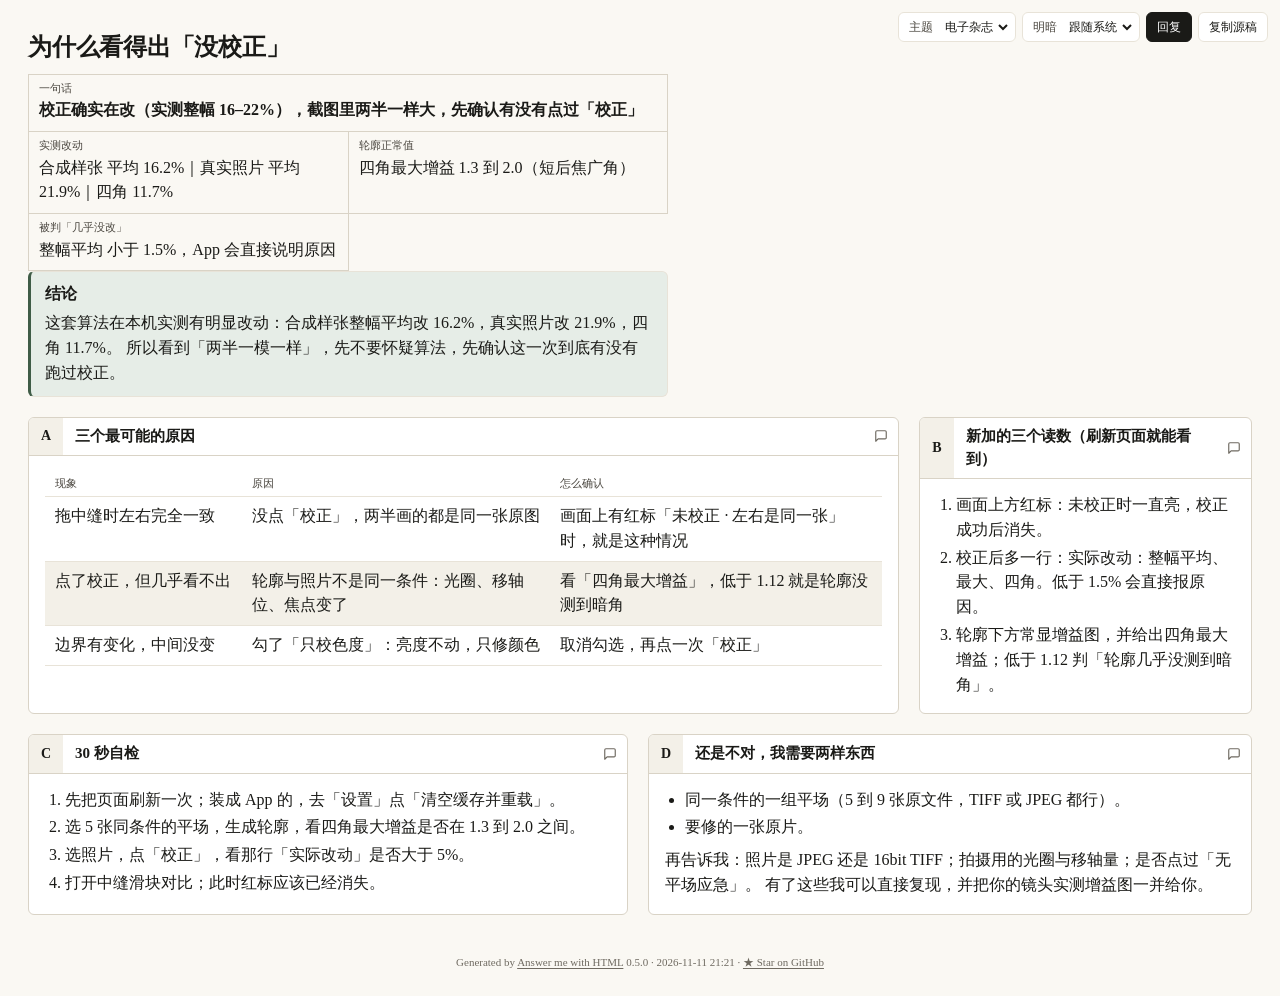
==== commit c4f32e1c: "sync: 2026-11-11 21:21" ====
--- a/diagnose.html
+++ b/diagnose.html
@@ -4,7 +4,7 @@
 <meta charset="utf-8">
 <meta name="viewport" content="width=device-width, initial-scale=1">
 <meta name="generator" content="Answer me with HTML 0.5.0">
-<title>Answer me with HTML</title>
+<title>为什么看得出「没校正」</title>
 <style>
 html[data-theme="blueprint"], html[data-theme="blueprint"][data-mode="light"] {
   --font-sans: -apple-system, BlinkMacSystemFont, "Segoe UI", "PingFang SC", "Hiragino Sans GB", "Microsoft YaHei", Roboto, "Helvetica Neue", Arial, sans-serif;
@@ -814,8 +814,8 @@
 <button class="am-btn" type="button" data-am="copy" data-done="已复制 ✓">复制源稿</button>
 </div>
 <main class="am-sheet">
-<header class="am-head"><h1>Untitled</h1><div class="am-intro am-md"><dl class="am-kv" style="--kv-cols: 2"><div class="am-kv-cell am-kv-cell--wide"><dt>一句话</dt><dd>校正确实在改（实测整幅 16–22%），截图里两半一样大，先确认「有没有点过校正」</dd></div><div class="am-kv-cell"><dt>实测改动</dt><dd>合成样张 平均 16.2%｜真实照片 平均 21.9%｜四角 11.7%</dd></div><div class="am-kv-cell"><dt>轮廓正常值</dt><dd>四角最大增益 1.3 到 2.0（短后焦广角）</dd></div><div class="am-kv-cell"><dt>被判「几乎没改」</dt><dd>整幅平均 小于 1.5%，App 会直接说明原因</dd></div></dl>
-<div class="am-callout am-callout--ok" role="note"><div class="am-callout-title">结论</div><div class="am-callout-body am-md"><p>这套算法在本机实测是有明显改动的：合成样张整幅平均改 16.2%，真实照片改 21.9%，四角 11.7%。
+<header class="am-head"><h1>为什么看得出「没校正」</h1><div class="am-intro am-md"><dl class="am-kv" style="--kv-cols: 2"><div class="am-kv-cell am-kv-cell--wide"><dt>一句话</dt><dd>校正确实在改（实测整幅 16–22%），截图里两半一样大，先确认有没有点过「校正」</dd></div><div class="am-kv-cell"><dt>实测改动</dt><dd>合成样张 平均 16.2%｜真实照片 平均 21.9%｜四角 11.7%</dd></div><div class="am-kv-cell"><dt>轮廓正常值</dt><dd>四角最大增益 1.3 到 2.0（短后焦广角）</dd></div><div class="am-kv-cell"><dt>被判「几乎没改」</dt><dd>整幅平均 小于 1.5%，App 会直接说明原因</dd></div></dl>
+<div class="am-callout am-callout--ok" role="note"><div class="am-callout-title">结论</div><div class="am-callout-body am-md"><p>这套算法在本机实测有明显改动：合成样张整幅平均改 16.2%，真实照片改 21.9%，四角 11.7%。
 所以看到「两半一模一样」，先不要怀疑算法，先确认这一次到底有没有跑过校正。</p>
 </div></div></div></header>
 <div class="am-frame">
@@ -881,16 +881,18 @@
 </div>
 </div>
 </main>
-<footer class="am-colophon">Generated by <a href="https://github.com/QingYunA/answer-me-with-html" target="_blank" rel="noopener">Answer me with HTML</a> 0.5.0 · 2026-11-11 21:19 · <a href="https://github.com/QingYunA/answer-me-with-html" target="_blank" rel="noopener">★ Star on GitHub</a></footer>
-<textarea id="am-source" hidden readonly aria-hidden="true">```kv cols=2
-* 一句话: 校正确实在改（实测整幅 16–22%），截图里两半一样大，先确认「有没有点过校正」
+<footer class="am-colophon">Generated by <a href="https://github.com/QingYunA/answer-me-with-html" target="_blank" rel="noopener">Answer me with HTML</a> 0.5.0 · 2026-11-11 21:21 · <a href="https://github.com/QingYunA/answer-me-with-html" target="_blank" rel="noopener">★ Star on GitHub</a></footer>
+<textarea id="am-source" hidden readonly aria-hidden="true"># 为什么看得出「没校正」
+
+```kv cols=2
+* 一句话: 校正确实在改（实测整幅 16–22%），截图里两半一样大，先确认有没有点过「校正」
 实测改动: 合成样张 平均 16.2%｜真实照片 平均 21.9%｜四角 11.7%
 轮廓正常值: 四角最大增益 1.3 到 2.0（短后焦广角）
 被判「几乎没改」: 整幅平均 小于 1.5%，App 会直接说明原因
 ```
 
 ```callout ok 结论
-这套算法在本机实测是有明显改动的：合成样张整幅平均改 16.2%，真实照片改 21.9%，四角 11.7%。
+这套算法在本机实测有明显改动：合成样张整幅平均改 16.2%，真实照片改 21.9%，四角 11.7%。
 所以看到「两半一模一样」，先不要怀疑算法，先确认这一次到底有没有跑过校正。
 ```
 
